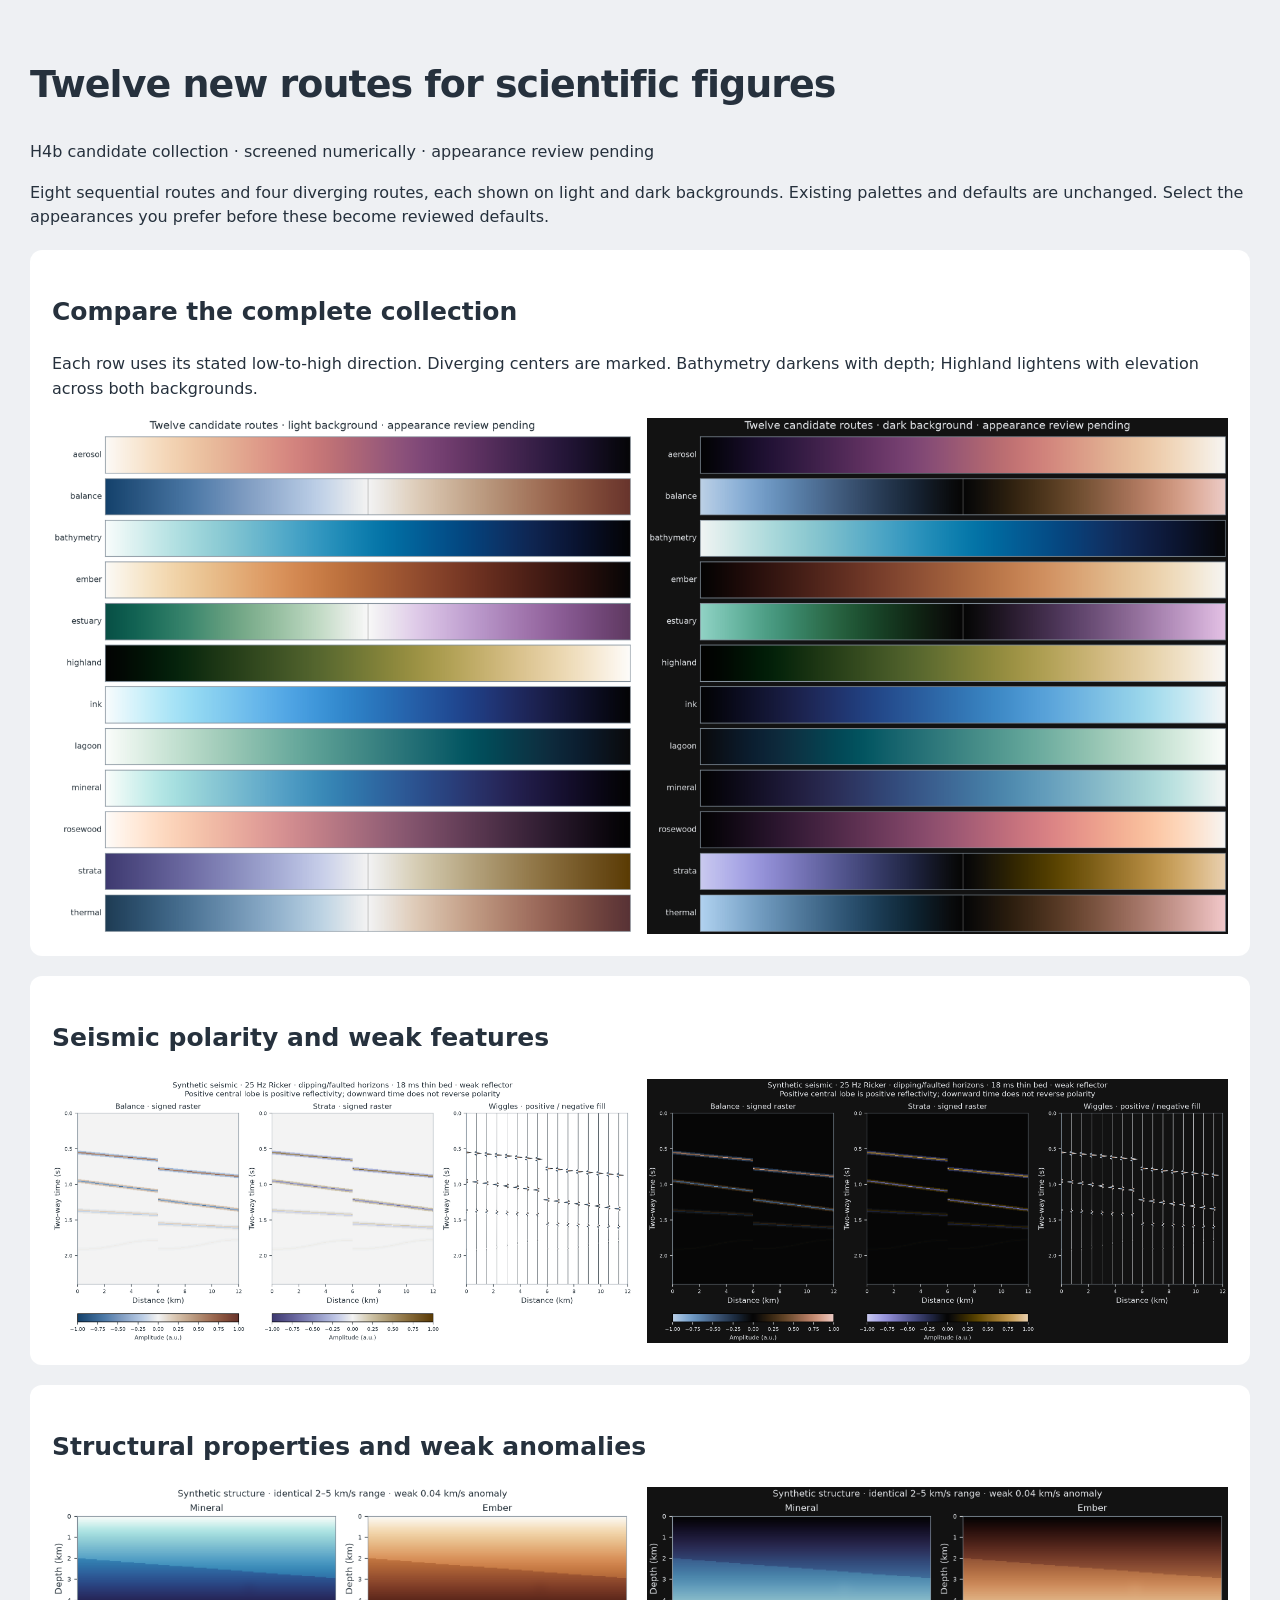
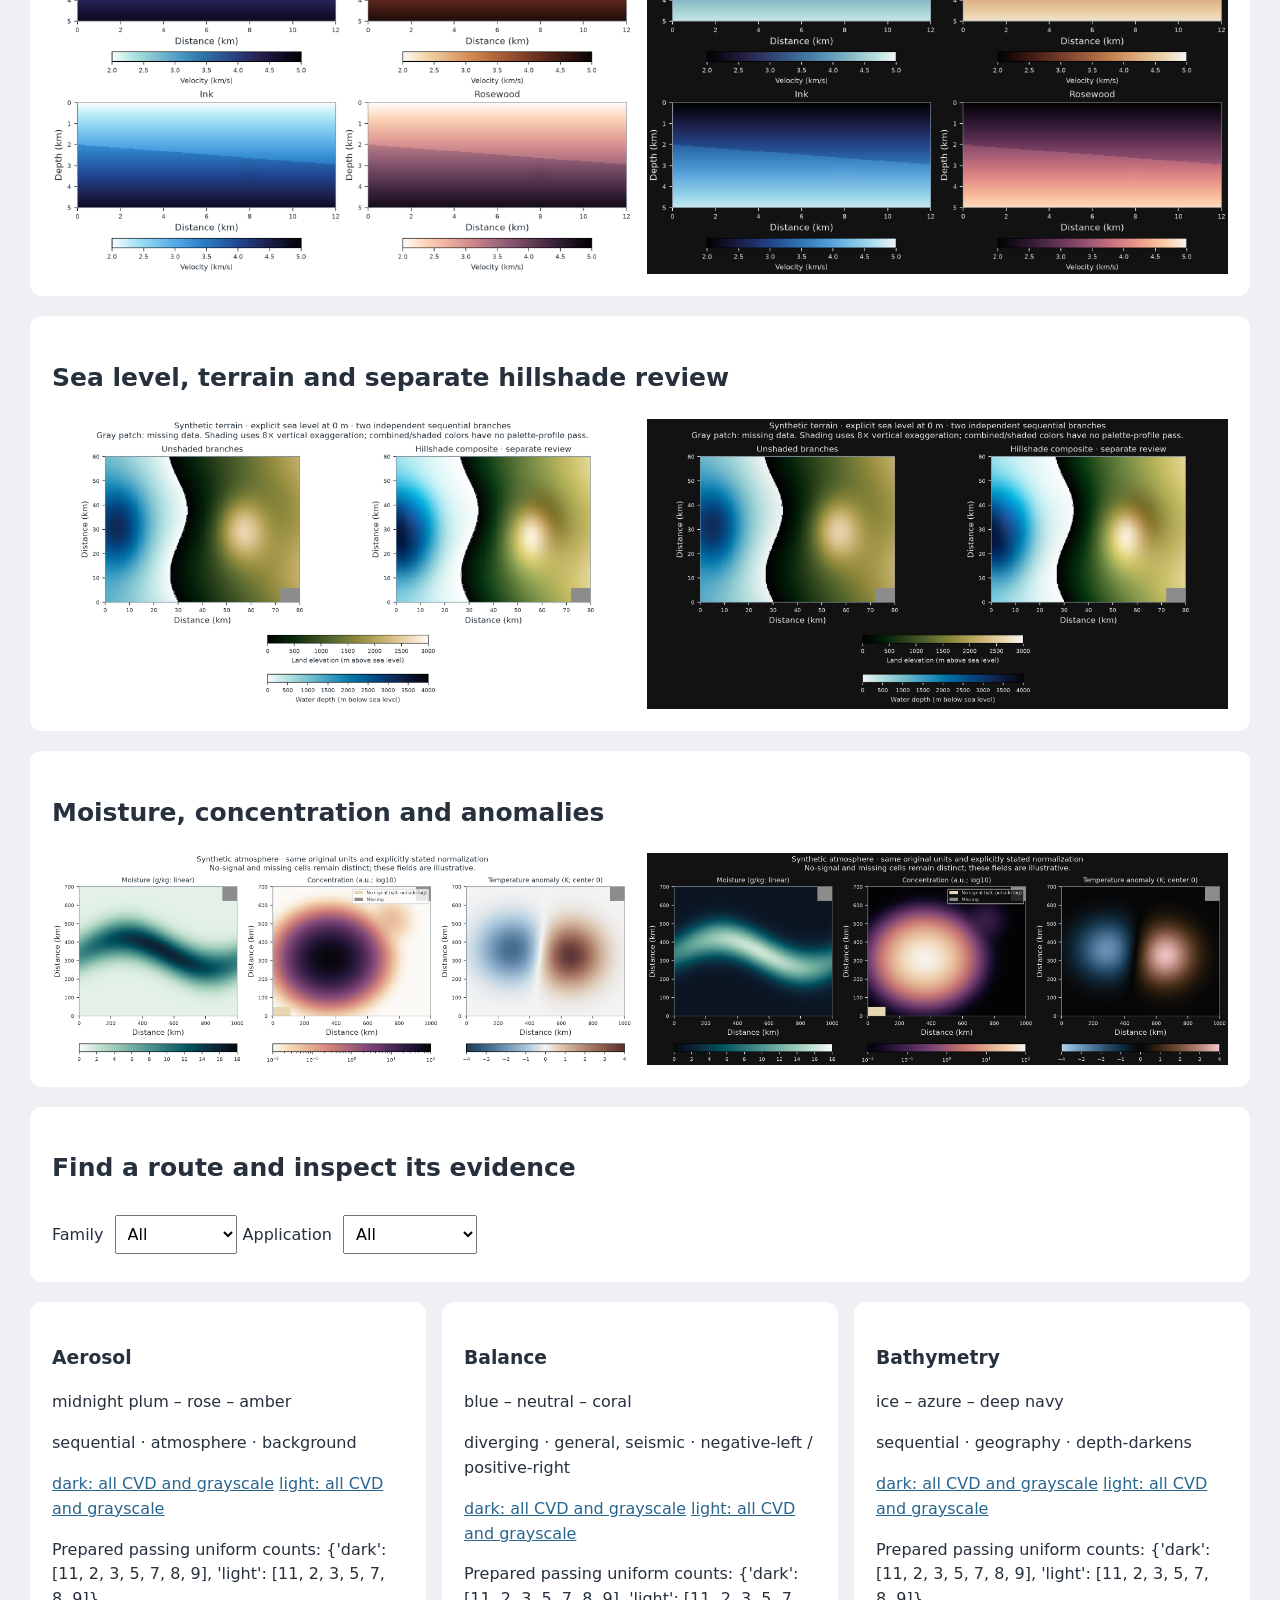
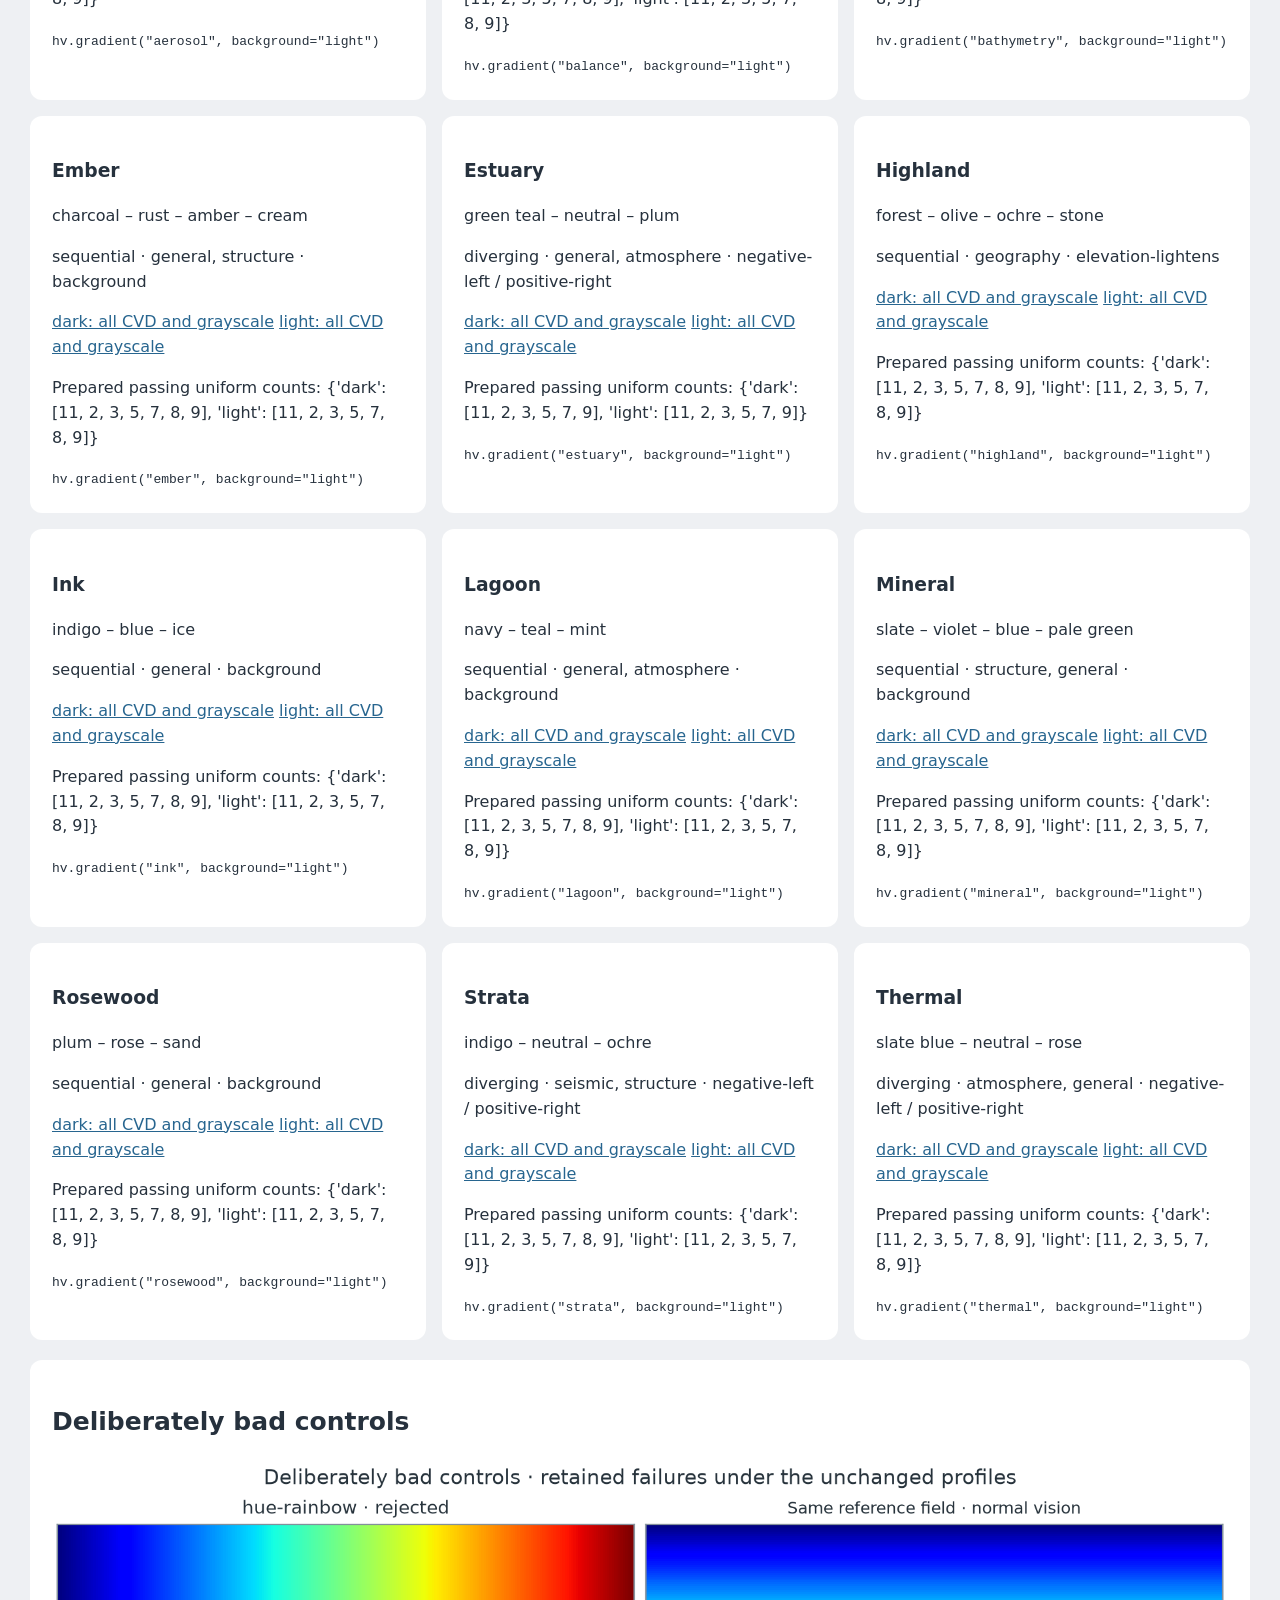
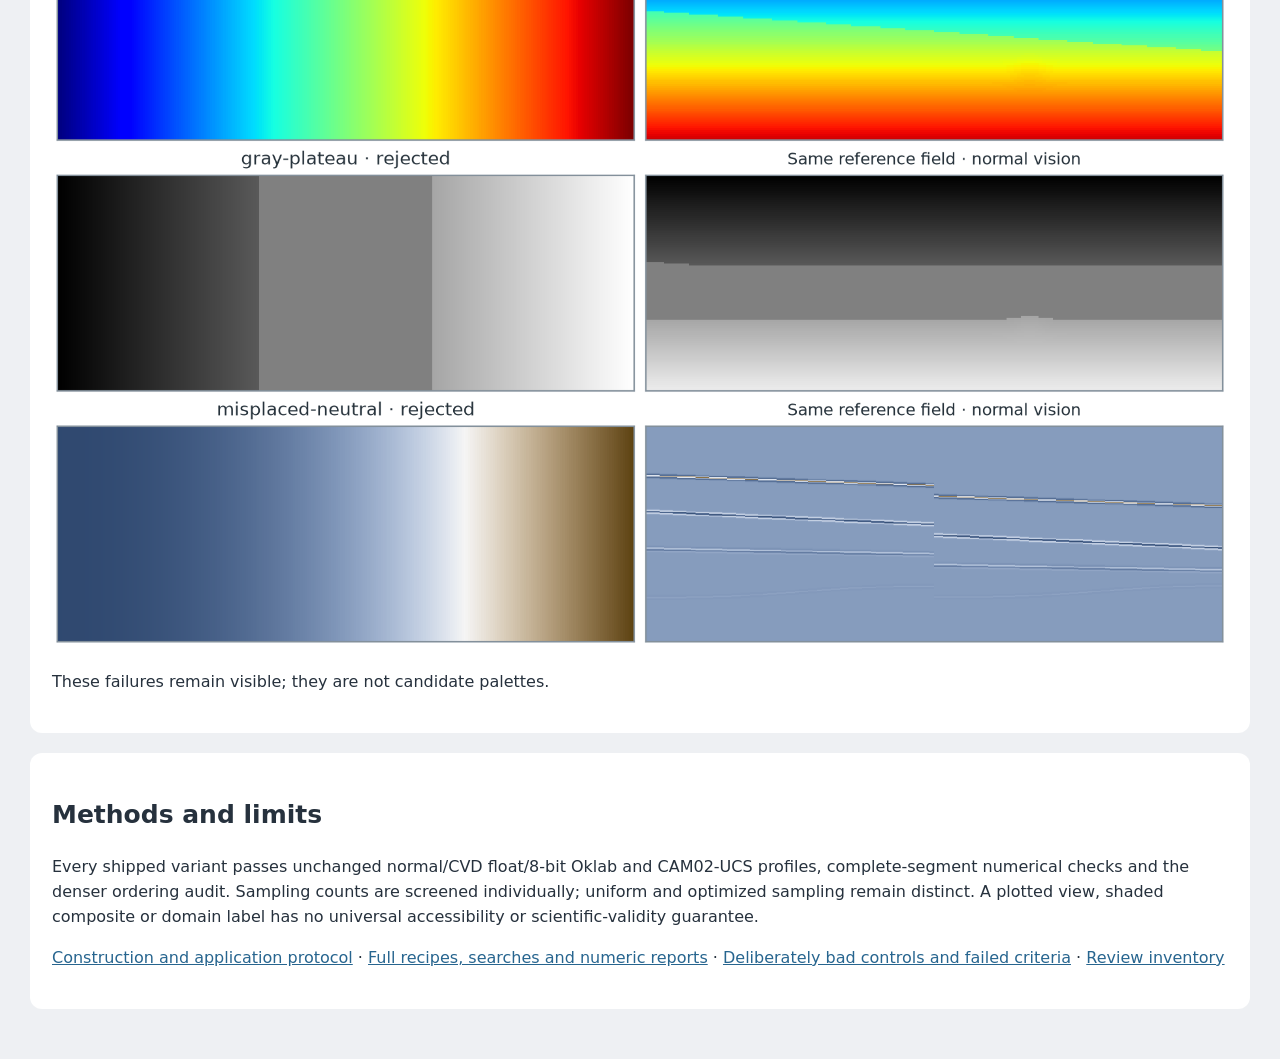
==== research/collection-v1/index.html @ 04f011b3 "Implement H4b named gradient collection and scientific application gallery" ====
<!doctype html><html lang="en"><meta charset="utf-8"><meta name="viewport" content="width=device-width,initial-scale=1"><title>Huevat · gradient collection</title><style>body{font:16px/1.55 system-ui;background:#eef0f3;color:#26313d;margin:auto;max-width:1350px;padding:30px}h1{font-size:38px;letter-spacing:-1px}h2{font-size:25px}section,article{background:white;padding:22px;border-radius:12px;margin:20px 0}img{max-width:100%;height:auto}.pair{display:grid;grid-template-columns:1fr 1fr;gap:14px}.cards{display:grid;grid-template-columns:repeat(auto-fit,minmax(330px,1fr));gap:16px}article{margin:0;overflow-wrap:anywhere}a{color:#27658f}select{font:inherit;padding:8px;margin:6px}code{font-size:13px}@media(max-width:850px){.pair{grid-template-columns:1fr}}</style><h1>Twelve new routes for scientific figures</h1><p>H4b candidate collection · screened numerically · appearance review pending</p><p>Eight sequential routes and four diverging routes, each shown on light and dark backgrounds. Existing palettes and defaults are unchanged. Select the appearances you prefer before these become reviewed defaults.</p><section><h2>Compare the complete collection</h2><p>Each row uses its stated low-to-high direction. Diverging centers are marked. Bathymetry darkens with depth; Highland lightens with elevation across both backgrounds.</p><div class="pair"><img src="overview-light.png" alt="All twelve routes, light background"><img src="overview-dark.png" alt="All twelve routes, dark background"></div></section><section><h2>Seismic polarity and weak features</h2><div class="pair"><img src="seismic-light.png" alt="Seismic polarity and weak features, light background" loading="lazy"><img src="seismic-dark.png" alt="Seismic polarity and weak features, dark background" loading="lazy"></div></section><section><h2>Structural properties and weak anomalies</h2><div class="pair"><img src="structure-light.png" alt="Structural properties and weak anomalies, light background" loading="lazy"><img src="structure-dark.png" alt="Structural properties and weak anomalies, dark background" loading="lazy"></div></section><section><h2>Sea level, terrain and separate hillshade review</h2><div class="pair"><img src="terrain-light.png" alt="Sea level, terrain and separate hillshade review, light background" loading="lazy"><img src="terrain-dark.png" alt="Sea level, terrain and separate hillshade review, dark background" loading="lazy"></div></section><section><h2>Moisture, concentration and anomalies</h2><div class="pair"><img src="atmosphere-light.png" alt="Moisture, concentration and anomalies, light background" loading="lazy"><img src="atmosphere-dark.png" alt="Moisture, concentration and anomalies, dark background" loading="lazy"></div></section><section><h2>Find a route and inspect its evidence</h2><label>Family <select id="family"><option value="">All</option><option>sequential</option><option>diverging</option></select></label><label>Application <select id="domain"><option value="">All</option><option>general</option><option>seismic</option><option>structure</option><option>geography</option><option>atmosphere</option></select></label></section><div class="cards"><article data-family="sequential" data-domains="atmosphere"><h3>Aerosol</h3><p>midnight plum – rose – amber</p><p>sequential · atmosphere · background</p><p><a href="aerosol-dark-conditions.png">dark: all CVD and grayscale</a> <a href="aerosol-light-conditions.png">light: all CVD and grayscale</a> </p><p>Prepared passing uniform counts: {'dark': [11, 2, 3, 5, 7, 8, 9], 'light': [11, 2, 3, 5, 7, 8, 9]}</p><code>hv.gradient("aerosol", background="light")</code></article><article data-family="diverging" data-domains="general seismic"><h3>Balance</h3><p>blue – neutral – coral</p><p>diverging · general, seismic · negative-left / positive-right</p><p><a href="balance-dark-conditions.png">dark: all CVD and grayscale</a> <a href="balance-light-conditions.png">light: all CVD and grayscale</a> </p><p>Prepared passing uniform counts: {'dark': [11, 2, 3, 5, 7, 8, 9], 'light': [11, 2, 3, 5, 7, 8, 9]}</p><code>hv.gradient("balance", background="light")</code></article><article data-family="sequential" data-domains="geography"><h3>Bathymetry</h3><p>ice – azure – deep navy</p><p>sequential · geography · depth-darkens</p><p><a href="bathymetry-dark-conditions.png">dark: all CVD and grayscale</a> <a href="bathymetry-light-conditions.png">light: all CVD and grayscale</a> </p><p>Prepared passing uniform counts: {'dark': [11, 2, 3, 5, 7, 8, 9], 'light': [11, 2, 3, 5, 7, 8, 9]}</p><code>hv.gradient("bathymetry", background="light")</code></article><article data-family="sequential" data-domains="general structure"><h3>Ember</h3><p>charcoal – rust – amber – cream</p><p>sequential · general, structure · background</p><p><a href="ember-dark-conditions.png">dark: all CVD and grayscale</a> <a href="ember-light-conditions.png">light: all CVD and grayscale</a> </p><p>Prepared passing uniform counts: {'dark': [11, 2, 3, 5, 7, 8, 9], 'light': [11, 2, 3, 5, 7, 8, 9]}</p><code>hv.gradient("ember", background="light")</code></article><article data-family="diverging" data-domains="general atmosphere"><h3>Estuary</h3><p>green teal – neutral – plum</p><p>diverging · general, atmosphere · negative-left / positive-right</p><p><a href="estuary-dark-conditions.png">dark: all CVD and grayscale</a> <a href="estuary-light-conditions.png">light: all CVD and grayscale</a> </p><p>Prepared passing uniform counts: {'dark': [11, 2, 3, 5, 7, 9], 'light': [11, 2, 3, 5, 7, 9]}</p><code>hv.gradient("estuary", background="light")</code></article><article data-family="sequential" data-domains="geography"><h3>Highland</h3><p>forest – olive – ochre – stone</p><p>sequential · geography · elevation-lightens</p><p><a href="highland-dark-conditions.png">dark: all CVD and grayscale</a> <a href="highland-light-conditions.png">light: all CVD and grayscale</a> </p><p>Prepared passing uniform counts: {'dark': [11, 2, 3, 5, 7, 8, 9], 'light': [11, 2, 3, 5, 7, 8, 9]}</p><code>hv.gradient("highland", background="light")</code></article><article data-family="sequential" data-domains="general"><h3>Ink</h3><p>indigo – blue – ice</p><p>sequential · general · background</p><p><a href="ink-dark-conditions.png">dark: all CVD and grayscale</a> <a href="ink-light-conditions.png">light: all CVD and grayscale</a> </p><p>Prepared passing uniform counts: {'dark': [11, 2, 3, 5, 7, 8, 9], 'light': [11, 2, 3, 5, 7, 8, 9]}</p><code>hv.gradient("ink", background="light")</code></article><article data-family="sequential" data-domains="general atmosphere"><h3>Lagoon</h3><p>navy – teal – mint</p><p>sequential · general, atmosphere · background</p><p><a href="lagoon-dark-conditions.png">dark: all CVD and grayscale</a> <a href="lagoon-light-conditions.png">light: all CVD and grayscale</a> </p><p>Prepared passing uniform counts: {'dark': [11, 2, 3, 5, 7, 8, 9], 'light': [11, 2, 3, 5, 7, 8, 9]}</p><code>hv.gradient("lagoon", background="light")</code></article><article data-family="sequential" data-domains="structure general"><h3>Mineral</h3><p>slate – violet – blue – pale green</p><p>sequential · structure, general · background</p><p><a href="mineral-dark-conditions.png">dark: all CVD and grayscale</a> <a href="mineral-light-conditions.png">light: all CVD and grayscale</a> </p><p>Prepared passing uniform counts: {'dark': [11, 2, 3, 5, 7, 8, 9], 'light': [11, 2, 3, 5, 7, 8, 9]}</p><code>hv.gradient("mineral", background="light")</code></article><article data-family="sequential" data-domains="general"><h3>Rosewood</h3><p>plum – rose – sand</p><p>sequential · general · background</p><p><a href="rosewood-dark-conditions.png">dark: all CVD and grayscale</a> <a href="rosewood-light-conditions.png">light: all CVD and grayscale</a> </p><p>Prepared passing uniform counts: {'dark': [11, 2, 3, 5, 7, 8, 9], 'light': [11, 2, 3, 5, 7, 8, 9]}</p><code>hv.gradient("rosewood", background="light")</code></article><article data-family="diverging" data-domains="seismic structure"><h3>Strata</h3><p>indigo – neutral – ochre</p><p>diverging · seismic, structure · negative-left / positive-right</p><p><a href="strata-dark-conditions.png">dark: all CVD and grayscale</a> <a href="strata-light-conditions.png">light: all CVD and grayscale</a> </p><p>Prepared passing uniform counts: {'dark': [11, 2, 3, 5, 7, 8, 9], 'light': [11, 2, 3, 5, 7, 9]}</p><code>hv.gradient("strata", background="light")</code></article><article data-family="diverging" data-domains="atmosphere general"><h3>Thermal</h3><p>slate blue – neutral – rose</p><p>diverging · atmosphere, general · negative-left / positive-right</p><p><a href="thermal-dark-conditions.png">dark: all CVD and grayscale</a> <a href="thermal-light-conditions.png">light: all CVD and grayscale</a> </p><p>Prepared passing uniform counts: {'dark': [11, 2, 3, 5, 7, 8, 9], 'light': [11, 2, 3, 5, 7, 8, 9]}</p><code>hv.gradient("thermal", background="light")</code></article></div><section><h2>Deliberately bad controls</h2><img src="negative-controls.png" alt="Three rejected negative controls" loading="lazy"><p>These failures remain visible; they are not candidate palettes.</p></section><section><h2>Methods and limits</h2><p>Every shipped variant passes unchanged normal/CVD float/8-bit Oklab and CAM02-UCS profiles, complete-segment numerical checks and the denser ordering audit. Sampling counts are screened individually; uniform and optimized sampling remain distinct. A plotted view, shaded composite or domain label has no universal accessibility or scientific-validity guarantee.</p><p><a href="../../docs/METHODS_H4B.md">Construction and application protocol</a> · <a href="../../src/huevat/data/collection-v1.json">Full recipes, searches and numeric reports</a> · <a href="negative-controls.json">Deliberately bad controls and failed criteria</a> · <a href="review.json">Review inventory</a></p></section><script>function filter(){const f=document.getElementById('family').value,d=document.getElementById('domain').value;document.querySelectorAll('article').forEach(a=>a.hidden=Boolean((f&&a.dataset.family!==f)||(d&&!a.dataset.domains.split(' ').includes(d))))}document.querySelectorAll('select').forEach(s=>s.addEventListener('change',filter));</script></html>
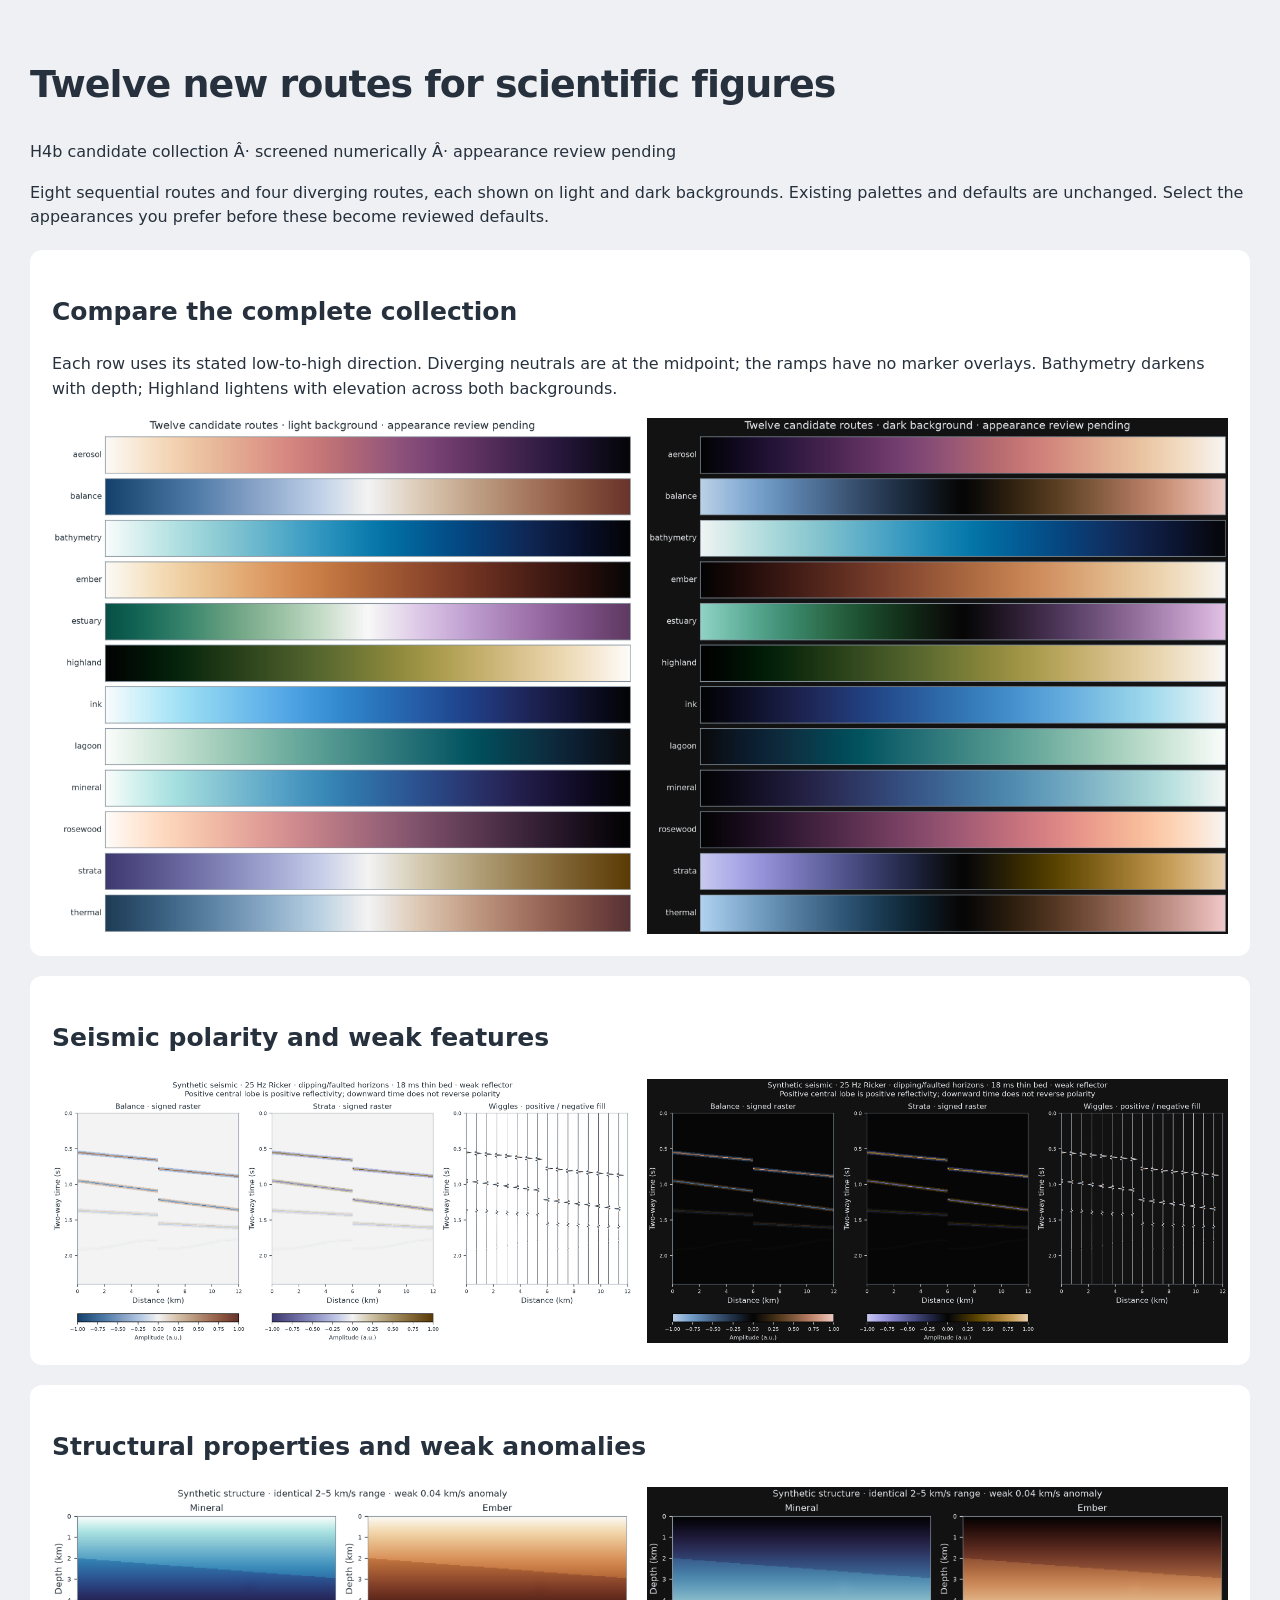
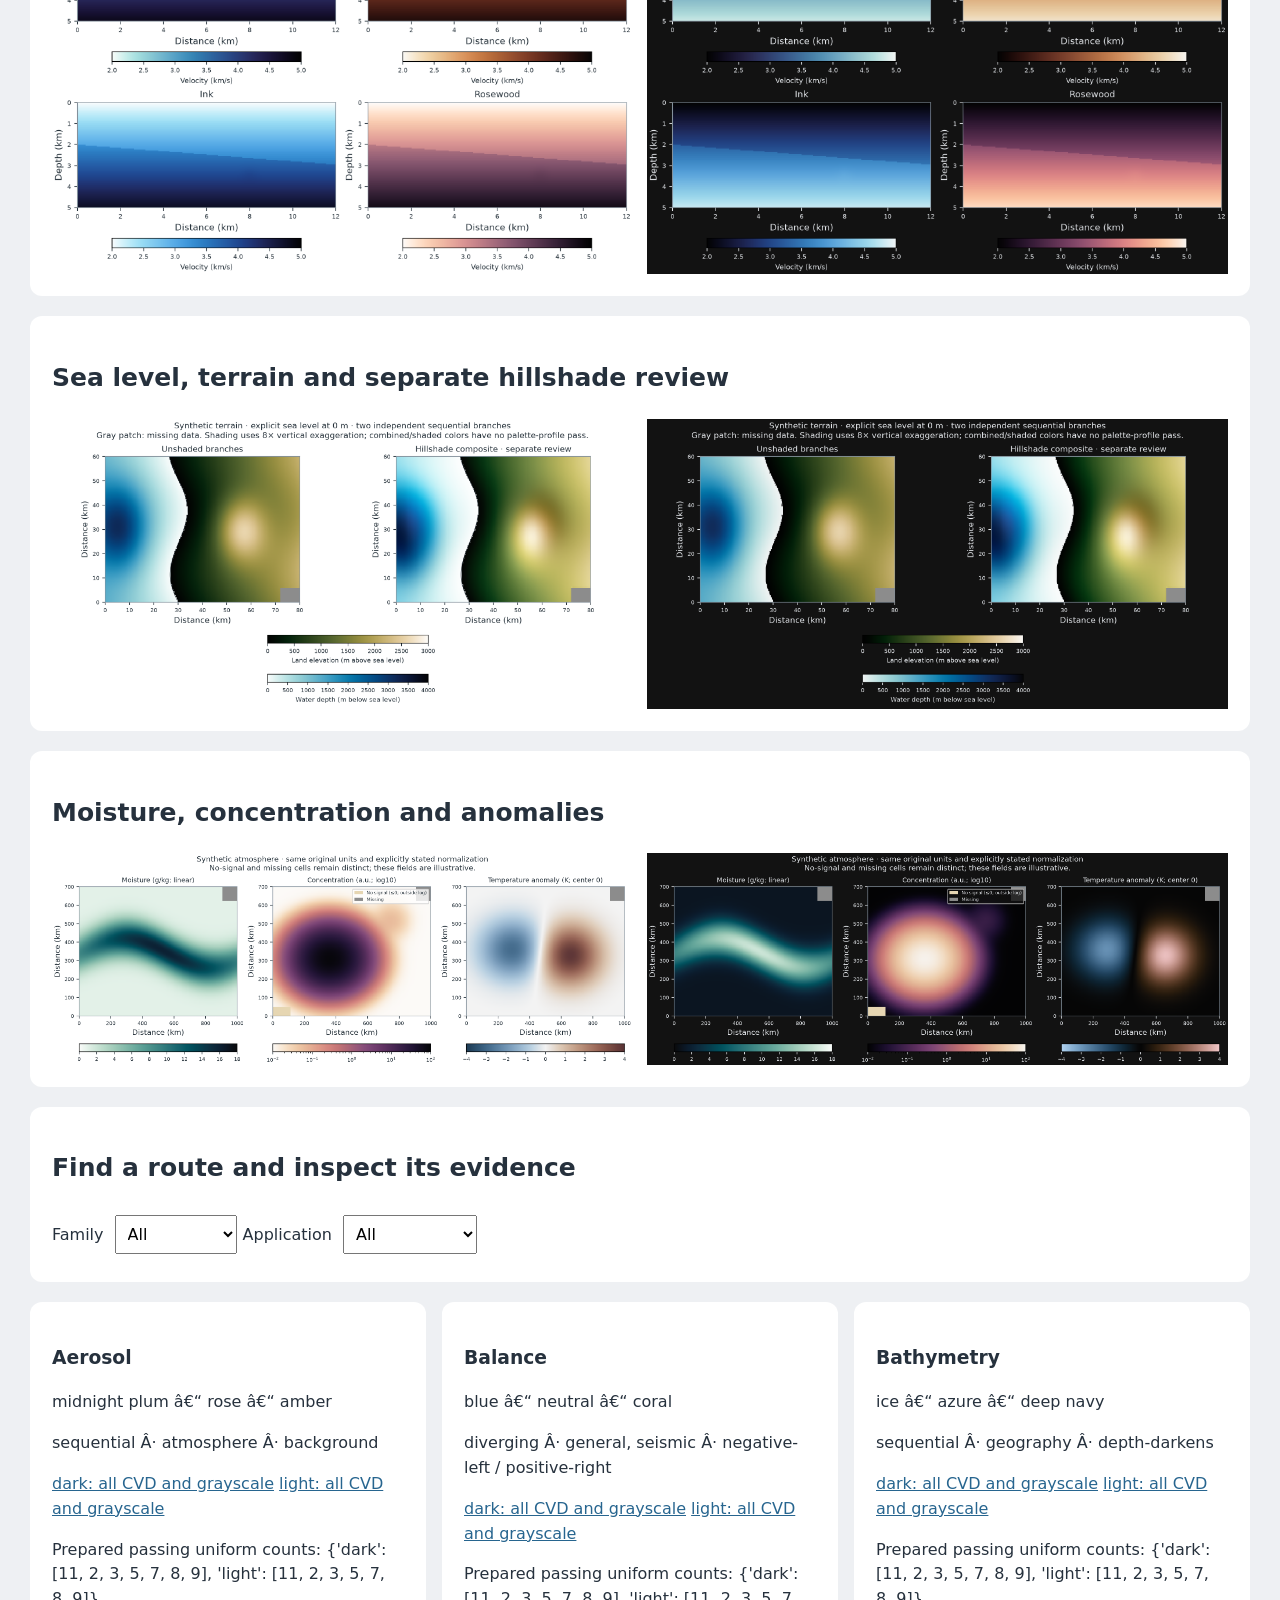
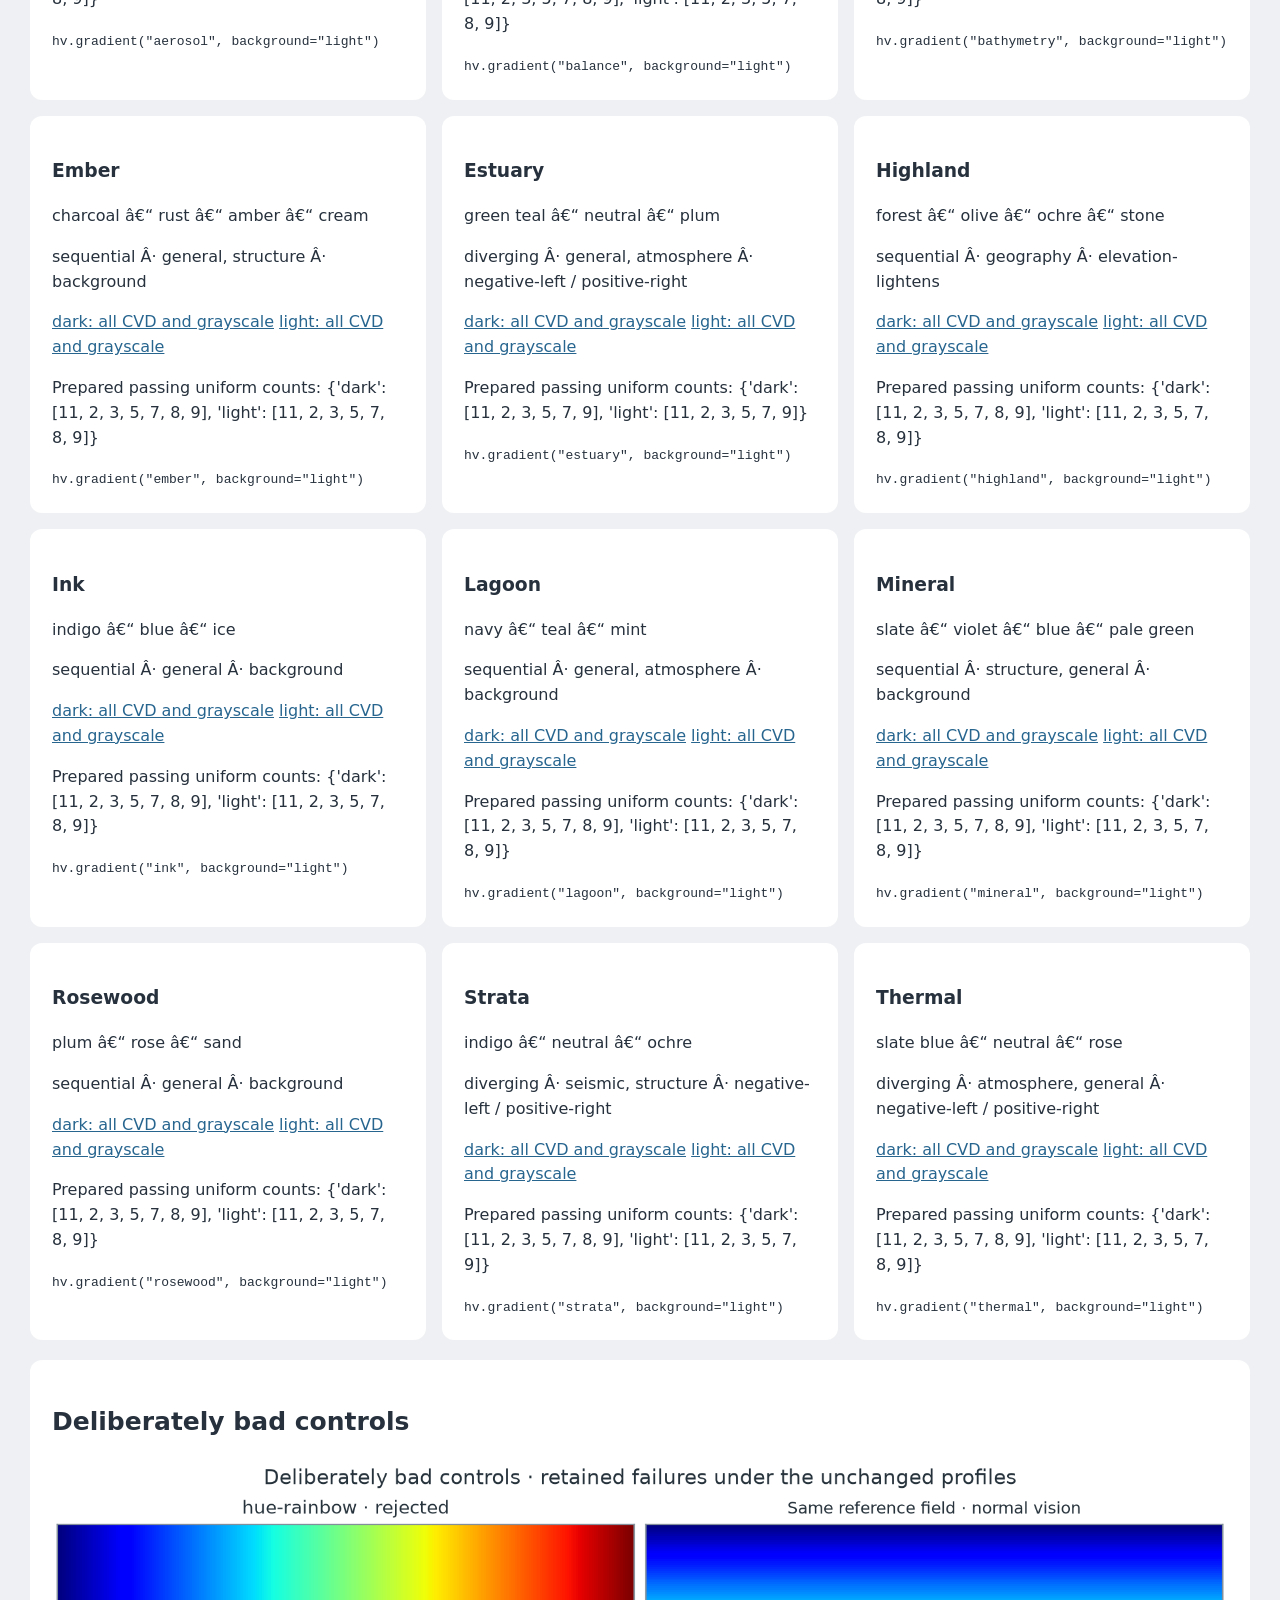
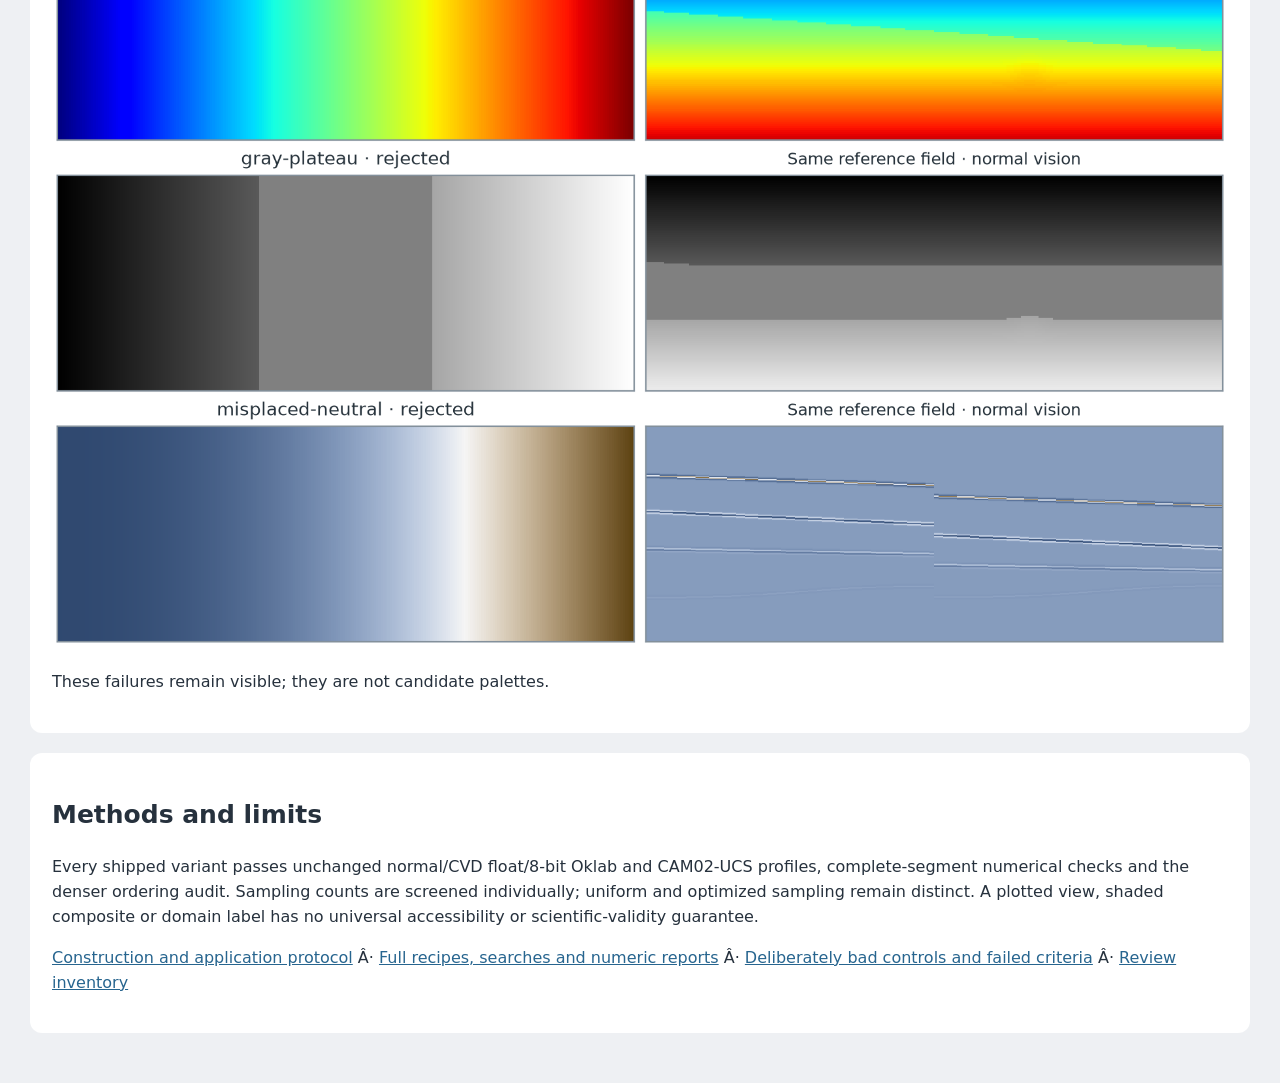
==== commit 182ae0e4: "Remove preview center overlays, trim development artifacts and reuse immutable runtime views" ====
--- a/research/collection-v1/index.html
+++ b/research/collection-v1/index.html
@@ -1 +1 @@
-<!doctype html><html lang="en"><meta charset="utf-8"><meta name="viewport" content="width=device-width,initial-scale=1"><title>Huevat · gradient collection</title><style>body{font:16px/1.55 system-ui;background:#eef0f3;color:#26313d;margin:auto;max-width:1350px;padding:30px}h1{font-size:38px;letter-spacing:-1px}h2{font-size:25px}section,article{background:white;padding:22px;border-radius:12px;margin:20px 0}img{max-width:100%;height:auto}.pair{display:grid;grid-template-columns:1fr 1fr;gap:14px}.cards{display:grid;grid-template-columns:repeat(auto-fit,minmax(330px,1fr));gap:16px}article{margin:0;overflow-wrap:anywhere}a{color:#27658f}select{font:inherit;padding:8px;margin:6px}code{font-size:13px}@media(max-width:850px){.pair{grid-template-columns:1fr}}</style><h1>Twelve new routes for scientific figures</h1><p>H4b candidate collection · screened numerically · appearance review pending</p><p>Eight sequential routes and four diverging routes, each shown on light and dark backgrounds. Existing palettes and defaults are unchanged. Select the appearances you prefer before these become reviewed defaults.</p><section><h2>Compare the complete collection</h2><p>Each row uses its stated low-to-high direction. Diverging centers are marked. Bathymetry darkens with depth; Highland lightens with elevation across both backgrounds.</p><div class="pair"><img src="overview-light.png" alt="All twelve routes, light background"><img src="overview-dark.png" alt="All twelve routes, dark background"></div></section><section><h2>Seismic polarity and weak features</h2><div class="pair"><img src="seismic-light.png" alt="Seismic polarity and weak features, light background" loading="lazy"><img src="seismic-dark.png" alt="Seismic polarity and weak features, dark background" loading="lazy"></div></section><section><h2>Structural properties and weak anomalies</h2><div class="pair"><img src="structure-light.png" alt="Structural properties and weak anomalies, light background" loading="lazy"><img src="structure-dark.png" alt="Structural properties and weak anomalies, dark background" loading="lazy"></div></section><section><h2>Sea level, terrain and separate hillshade review</h2><div class="pair"><img src="terrain-light.png" alt="Sea level, terrain and separate hillshade review, light background" loading="lazy"><img src="terrain-dark.png" alt="Sea level, terrain and separate hillshade review, dark background" loading="lazy"></div></section><section><h2>Moisture, concentration and anomalies</h2><div class="pair"><img src="atmosphere-light.png" alt="Moisture, concentration and anomalies, light background" loading="lazy"><img src="atmosphere-dark.png" alt="Moisture, concentration and anomalies, dark background" loading="lazy"></div></section><section><h2>Find a route and inspect its evidence</h2><label>Family <select id="family"><option value="">All</option><option>sequential</option><option>diverging</option></select></label><label>Application <select id="domain"><option value="">All</option><option>general</option><option>seismic</option><option>structure</option><option>geography</option><option>atmosphere</option></select></label></section><div class="cards"><article data-family="sequential" data-domains="atmosphere"><h3>Aerosol</h3><p>midnight plum – rose – amber</p><p>sequential · atmosphere · background</p><p><a href="aerosol-dark-conditions.png">dark: all CVD and grayscale</a> <a href="aerosol-light-conditions.png">light: all CVD and grayscale</a> </p><p>Prepared passing uniform counts: {'dark': [11, 2, 3, 5, 7, 8, 9], 'light': [11, 2, 3, 5, 7, 8, 9]}</p><code>hv.gradient("aerosol", background="light")</code></article><article data-family="diverging" data-domains="general seismic"><h3>Balance</h3><p>blue – neutral – coral</p><p>diverging · general, seismic · negative-left / positive-right</p><p><a href="balance-dark-conditions.png">dark: all CVD and grayscale</a> <a href="balance-light-conditions.png">light: all CVD and grayscale</a> </p><p>Prepared passing uniform counts: {'dark': [11, 2, 3, 5, 7, 8, 9], 'light': [11, 2, 3, 5, 7, 8, 9]}</p><code>hv.gradient("balance", background="light")</code></article><article data-family="sequential" data-domains="geography"><h3>Bathymetry</h3><p>ice – azure – deep navy</p><p>sequential · geography · depth-darkens</p><p><a href="bathymetry-dark-conditions.png">dark: all CVD and grayscale</a> <a href="bathymetry-light-conditions.png">light: all CVD and grayscale</a> </p><p>Prepared passing uniform counts: {'dark': [11, 2, 3, 5, 7, 8, 9], 'light': [11, 2, 3, 5, 7, 8, 9]}</p><code>hv.gradient("bathymetry", background="light")</code></article><article data-family="sequential" data-domains="general structure"><h3>Ember</h3><p>charcoal – rust – amber – cream</p><p>sequential · general, structure · background</p><p><a href="ember-dark-conditions.png">dark: all CVD and grayscale</a> <a href="ember-light-conditions.png">light: all CVD and grayscale</a> </p><p>Prepared passing uniform counts: {'dark': [11, 2, 3, 5, 7, 8, 9], 'light': [11, 2, 3, 5, 7, 8, 9]}</p><code>hv.gradient("ember", background="light")</code></article><article data-family="diverging" data-domains="general atmosphere"><h3>Estuary</h3><p>green teal – neutral – plum</p><p>diverging · general, atmosphere · negative-left / positive-right</p><p><a href="estuary-dark-conditions.png">dark: all CVD and grayscale</a> <a href="estuary-light-conditions.png">light: all CVD and grayscale</a> </p><p>Prepared passing uniform counts: {'dark': [11, 2, 3, 5, 7, 9], 'light': [11, 2, 3, 5, 7, 9]}</p><code>hv.gradient("estuary", background="light")</code></article><article data-family="sequential" data-domains="geography"><h3>Highland</h3><p>forest – olive – ochre – stone</p><p>sequential · geography · elevation-lightens</p><p><a href="highland-dark-conditions.png">dark: all CVD and grayscale</a> <a href="highland-light-conditions.png">light: all CVD and grayscale</a> </p><p>Prepared passing uniform counts: {'dark': [11, 2, 3, 5, 7, 8, 9], 'light': [11, 2, 3, 5, 7, 8, 9]}</p><code>hv.gradient("highland", background="light")</code></article><article data-family="sequential" data-domains="general"><h3>Ink</h3><p>indigo – blue – ice</p><p>sequential · general · background</p><p><a href="ink-dark-conditions.png">dark: all CVD and grayscale</a> <a href="ink-light-conditions.png">light: all CVD and grayscale</a> </p><p>Prepared passing uniform counts: {'dark': [11, 2, 3, 5, 7, 8, 9], 'light': [11, 2, 3, 5, 7, 8, 9]}</p><code>hv.gradient("ink", background="light")</code></article><article data-family="sequential" data-domains="general atmosphere"><h3>Lagoon</h3><p>navy – teal – mint</p><p>sequential · general, atmosphere · background</p><p><a href="lagoon-dark-conditions.png">dark: all CVD and grayscale</a> <a href="lagoon-light-conditions.png">light: all CVD and grayscale</a> </p><p>Prepared passing uniform counts: {'dark': [11, 2, 3, 5, 7, 8, 9], 'light': [11, 2, 3, 5, 7, 8, 9]}</p><code>hv.gradient("lagoon", background="light")</code></article><article data-family="sequential" data-domains="structure general"><h3>Mineral</h3><p>slate – violet – blue – pale green</p><p>sequential · structure, general · background</p><p><a href="mineral-dark-conditions.png">dark: all CVD and grayscale</a> <a href="mineral-light-conditions.png">light: all CVD and grayscale</a> </p><p>Prepared passing uniform counts: {'dark': [11, 2, 3, 5, 7, 8, 9], 'light': [11, 2, 3, 5, 7, 8, 9]}</p><code>hv.gradient("mineral", background="light")</code></article><article data-family="sequential" data-domains="general"><h3>Rosewood</h3><p>plum – rose – sand</p><p>sequential · general · background</p><p><a href="rosewood-dark-conditions.png">dark: all CVD and grayscale</a> <a href="rosewood-light-conditions.png">light: all CVD and grayscale</a> </p><p>Prepared passing uniform counts: {'dark': [11, 2, 3, 5, 7, 8, 9], 'light': [11, 2, 3, 5, 7, 8, 9]}</p><code>hv.gradient("rosewood", background="light")</code></article><article data-family="diverging" data-domains="seismic structure"><h3>Strata</h3><p>indigo – neutral – ochre</p><p>diverging · seismic, structure · negative-left / positive-right</p><p><a href="strata-dark-conditions.png">dark: all CVD and grayscale</a> <a href="strata-light-conditions.png">light: all CVD and grayscale</a> </p><p>Prepared passing uniform counts: {'dark': [11, 2, 3, 5, 7, 8, 9], 'light': [11, 2, 3, 5, 7, 9]}</p><code>hv.gradient("strata", background="light")</code></article><article data-family="diverging" data-domains="atmosphere general"><h3>Thermal</h3><p>slate blue – neutral – rose</p><p>diverging · atmosphere, general · negative-left / positive-right</p><p><a href="thermal-dark-conditions.png">dark: all CVD and grayscale</a> <a href="thermal-light-conditions.png">light: all CVD and grayscale</a> </p><p>Prepared passing uniform counts: {'dark': [11, 2, 3, 5, 7, 8, 9], 'light': [11, 2, 3, 5, 7, 8, 9]}</p><code>hv.gradient("thermal", background="light")</code></article></div><section><h2>Deliberately bad controls</h2><img src="negative-controls.png" alt="Three rejected negative controls" loading="lazy"><p>These failures remain visible; they are not candidate palettes.</p></section><section><h2>Methods and limits</h2><p>Every shipped variant passes unchanged normal/CVD float/8-bit Oklab and CAM02-UCS profiles, complete-segment numerical checks and the denser ordering audit. Sampling counts are screened individually; uniform and optimized sampling remain distinct. A plotted view, shaded composite or domain label has no universal accessibility or scientific-validity guarantee.</p><p><a href="../../docs/METHODS_H4B.md">Construction and application protocol</a> · <a href="../../src/huevat/data/collection-v1.json">Full recipes, searches and numeric reports</a> · <a href="negative-controls.json">Deliberately bad controls and failed criteria</a> · <a href="review.json">Review inventory</a></p></section><script>function filter(){const f=document.getElementById('family').value,d=document.getElementById('domain').value;document.querySelectorAll('article').forEach(a=>a.hidden=Boolean((f&&a.dataset.family!==f)||(d&&!a.dataset.domains.split(' ').includes(d))))}document.querySelectorAll('select').forEach(s=>s.addEventListener('change',filter));</script></html>+<!doctype html><html lang="en"><meta charset="utf-8"><meta name="viewport" content="width=device-width,initial-scale=1"><title>Huevat Â· gradient collection</title><style>body{font:16px/1.55 system-ui;background:#eef0f3;color:#26313d;margin:auto;max-width:1350px;padding:30px}h1{font-size:38px;letter-spacing:-1px}h2{font-size:25px}section,article{background:white;padding:22px;border-radius:12px;margin:20px 0}img{max-width:100%;height:auto}.pair{display:grid;grid-template-columns:1fr 1fr;gap:14px}.cards{display:grid;grid-template-columns:repeat(auto-fit,minmax(330px,1fr));gap:16px}article{margin:0;overflow-wrap:anywhere}a{color:#27658f}select{font:inherit;padding:8px;margin:6px}code{font-size:13px}@media(max-width:850px){.pair{grid-template-columns:1fr}}</style><h1>Twelve new routes for scientific figures</h1><p>H4b candidate collection Â· screened numerically Â· appearance review pending</p><p>Eight sequential routes and four diverging routes, each shown on light and dark backgrounds. Existing palettes and defaults are unchanged. Select the appearances you prefer before these become reviewed defaults.</p><section><h2>Compare the complete collection</h2><p>Each row uses its stated low-to-high direction. Diverging neutrals are at the midpoint; the ramps have no marker overlays. Bathymetry darkens with depth; Highland lightens with elevation across both backgrounds.</p><div class="pair"><img src="overview-light.png" alt="All twelve routes, light background"><img src="overview-dark.png" alt="All twelve routes, dark background"></div></section><section><h2>Seismic polarity and weak features</h2><div class="pair"><img src="seismic-light.png" alt="Seismic polarity and weak features, light background" loading="lazy"><img src="seismic-dark.png" alt="Seismic polarity and weak features, dark background" loading="lazy"></div></section><section><h2>Structural properties and weak anomalies</h2><div class="pair"><img src="structure-light.png" alt="Structural properties and weak anomalies, light background" loading="lazy"><img src="structure-dark.png" alt="Structural properties and weak anomalies, dark background" loading="lazy"></div></section><section><h2>Sea level, terrain and separate hillshade review</h2><div class="pair"><img src="terrain-light.png" alt="Sea level, terrain and separate hillshade review, light background" loading="lazy"><img src="terrain-dark.png" alt="Sea level, terrain and separate hillshade review, dark background" loading="lazy"></div></section><section><h2>Moisture, concentration and anomalies</h2><div class="pair"><img src="atmosphere-light.png" alt="Moisture, concentration and anomalies, light background" loading="lazy"><img src="atmosphere-dark.png" alt="Moisture, concentration and anomalies, dark background" loading="lazy"></div></section><section><h2>Find a route and inspect its evidence</h2><label>Family <select id="family"><option value="">All</option><option>sequential</option><option>diverging</option></select></label><label>Application <select id="domain"><option value="">All</option><option>general</option><option>seismic</option><option>structure</option><option>geography</option><option>atmosphere</option></select></label></section><div class="cards"><article data-family="sequential" data-domains="atmosphere"><h3>Aerosol</h3><p>midnight plum â€“ rose â€“ amber</p><p>sequential Â· atmosphere Â· background</p><p><a href="aerosol-dark-conditions.png">dark: all CVD and grayscale</a> <a href="aerosol-light-conditions.png">light: all CVD and grayscale</a> </p><p>Prepared passing uniform counts: {'dark': [11, 2, 3, 5, 7, 8, 9], 'light': [11, 2, 3, 5, 7, 8, 9]}</p><code>hv.gradient("aerosol", background="light")</code></article><article data-family="diverging" data-domains="general seismic"><h3>Balance</h3><p>blue â€“ neutral â€“ coral</p><p>diverging Â· general, seismic Â· negative-left / positive-right</p><p><a href="balance-dark-conditions.png">dark: all CVD and grayscale</a> <a href="balance-light-conditions.png">light: all CVD and grayscale</a> </p><p>Prepared passing uniform counts: {'dark': [11, 2, 3, 5, 7, 8, 9], 'light': [11, 2, 3, 5, 7, 8, 9]}</p><code>hv.gradient("balance", background="light")</code></article><article data-family="sequential" data-domains="geography"><h3>Bathymetry</h3><p>ice â€“ azure â€“ deep navy</p><p>sequential Â· geography Â· depth-darkens</p><p><a href="bathymetry-dark-conditions.png">dark: all CVD and grayscale</a> <a href="bathymetry-light-conditions.png">light: all CVD and grayscale</a> </p><p>Prepared passing uniform counts: {'dark': [11, 2, 3, 5, 7, 8, 9], 'light': [11, 2, 3, 5, 7, 8, 9]}</p><code>hv.gradient("bathymetry", background="light")</code></article><article data-family="sequential" data-domains="general structure"><h3>Ember</h3><p>charcoal â€“ rust â€“ amber â€“ cream</p><p>sequential Â· general, structure Â· background</p><p><a href="ember-dark-conditions.png">dark: all CVD and grayscale</a> <a href="ember-light-conditions.png">light: all CVD and grayscale</a> </p><p>Prepared passing uniform counts: {'dark': [11, 2, 3, 5, 7, 8, 9], 'light': [11, 2, 3, 5, 7, 8, 9]}</p><code>hv.gradient("ember", background="light")</code></article><article data-family="diverging" data-domains="general atmosphere"><h3>Estuary</h3><p>green teal â€“ neutral â€“ plum</p><p>diverging Â· general, atmosphere Â· negative-left / positive-right</p><p><a href="estuary-dark-conditions.png">dark: all CVD and grayscale</a> <a href="estuary-light-conditions.png">light: all CVD and grayscale</a> </p><p>Prepared passing uniform counts: {'dark': [11, 2, 3, 5, 7, 9], 'light': [11, 2, 3, 5, 7, 9]}</p><code>hv.gradient("estuary", background="light")</code></article><article data-family="sequential" data-domains="geography"><h3>Highland</h3><p>forest â€“ olive â€“ ochre â€“ stone</p><p>sequential Â· geography Â· elevation-lightens</p><p><a href="highland-dark-conditions.png">dark: all CVD and grayscale</a> <a href="highland-light-conditions.png">light: all CVD and grayscale</a> </p><p>Prepared passing uniform counts: {'dark': [11, 2, 3, 5, 7, 8, 9], 'light': [11, 2, 3, 5, 7, 8, 9]}</p><code>hv.gradient("highland", background="light")</code></article><article data-family="sequential" data-domains="general"><h3>Ink</h3><p>indigo â€“ blue â€“ ice</p><p>sequential Â· general Â· background</p><p><a href="ink-dark-conditions.png">dark: all CVD and grayscale</a> <a href="ink-light-conditions.png">light: all CVD and grayscale</a> </p><p>Prepared passing uniform counts: {'dark': [11, 2, 3, 5, 7, 8, 9], 'light': [11, 2, 3, 5, 7, 8, 9]}</p><code>hv.gradient("ink", background="light")</code></article><article data-family="sequential" data-domains="general atmosphere"><h3>Lagoon</h3><p>navy â€“ teal â€“ mint</p><p>sequential Â· general, atmosphere Â· background</p><p><a href="lagoon-dark-conditions.png">dark: all CVD and grayscale</a> <a href="lagoon-light-conditions.png">light: all CVD and grayscale</a> </p><p>Prepared passing uniform counts: {'dark': [11, 2, 3, 5, 7, 8, 9], 'light': [11, 2, 3, 5, 7, 8, 9]}</p><code>hv.gradient("lagoon", background="light")</code></article><article data-family="sequential" data-domains="structure general"><h3>Mineral</h3><p>slate â€“ violet â€“ blue â€“ pale green</p><p>sequential Â· structure, general Â· background</p><p><a href="mineral-dark-conditions.png">dark: all CVD and grayscale</a> <a href="mineral-light-conditions.png">light: all CVD and grayscale</a> </p><p>Prepared passing uniform counts: {'dark': [11, 2, 3, 5, 7, 8, 9], 'light': [11, 2, 3, 5, 7, 8, 9]}</p><code>hv.gradient("mineral", background="light")</code></article><article data-family="sequential" data-domains="general"><h3>Rosewood</h3><p>plum â€“ rose â€“ sand</p><p>sequential Â· general Â· background</p><p><a href="rosewood-dark-conditions.png">dark: all CVD and grayscale</a> <a href="rosewood-light-conditions.png">light: all CVD and grayscale</a> </p><p>Prepared passing uniform counts: {'dark': [11, 2, 3, 5, 7, 8, 9], 'light': [11, 2, 3, 5, 7, 8, 9]}</p><code>hv.gradient("rosewood", background="light")</code></article><article data-family="diverging" data-domains="seismic structure"><h3>Strata</h3><p>indigo â€“ neutral â€“ ochre</p><p>diverging Â· seismic, structure Â· negative-left / positive-right</p><p><a href="strata-dark-conditions.png">dark: all CVD and grayscale</a> <a href="strata-light-conditions.png">light: all CVD and grayscale</a> </p><p>Prepared passing uniform counts: {'dark': [11, 2, 3, 5, 7, 8, 9], 'light': [11, 2, 3, 5, 7, 9]}</p><code>hv.gradient("strata", background="light")</code></article><article data-family="diverging" data-domains="atmosphere general"><h3>Thermal</h3><p>slate blue â€“ neutral â€“ rose</p><p>diverging Â· atmosphere, general Â· negative-left / positive-right</p><p><a href="thermal-dark-conditions.png">dark: all CVD and grayscale</a> <a href="thermal-light-conditions.png">light: all CVD and grayscale</a> </p><p>Prepared passing uniform counts: {'dark': [11, 2, 3, 5, 7, 8, 9], 'light': [11, 2, 3, 5, 7, 8, 9]}</p><code>hv.gradient("thermal", background="light")</code></article></div><section><h2>Deliberately bad controls</h2><img src="negative-controls.png" alt="Three rejected negative controls" loading="lazy"><p>These failures remain visible; they are not candidate palettes.</p></section><section><h2>Methods and limits</h2><p>Every shipped variant passes unchanged normal/CVD float/8-bit Oklab and CAM02-UCS profiles, complete-segment numerical checks and the denser ordering audit. Sampling counts are screened individually; uniform and optimized sampling remain distinct. A plotted view, shaded composite or domain label has no universal accessibility or scientific-validity guarantee.</p><p><a href="../../docs/METHODS_H4B.md">Construction and application protocol</a> Â· <a href="../../src/huevat/data/collection-v1.json">Full recipes, searches and numeric reports</a> Â· <a href="negative-controls.json">Deliberately bad controls and failed criteria</a> Â· <a href="review.json">Review inventory</a></p></section><script>function filter(){const f=document.getElementById('family').value,d=document.getElementById('domain').value;document.querySelectorAll('article').forEach(a=>a.hidden=Boolean((f&&a.dataset.family!==f)||(d&&!a.dataset.domains.split(' ').includes(d))))}document.querySelectorAll('select').forEach(s=>s.addEventListener('change',filter));</script></html>
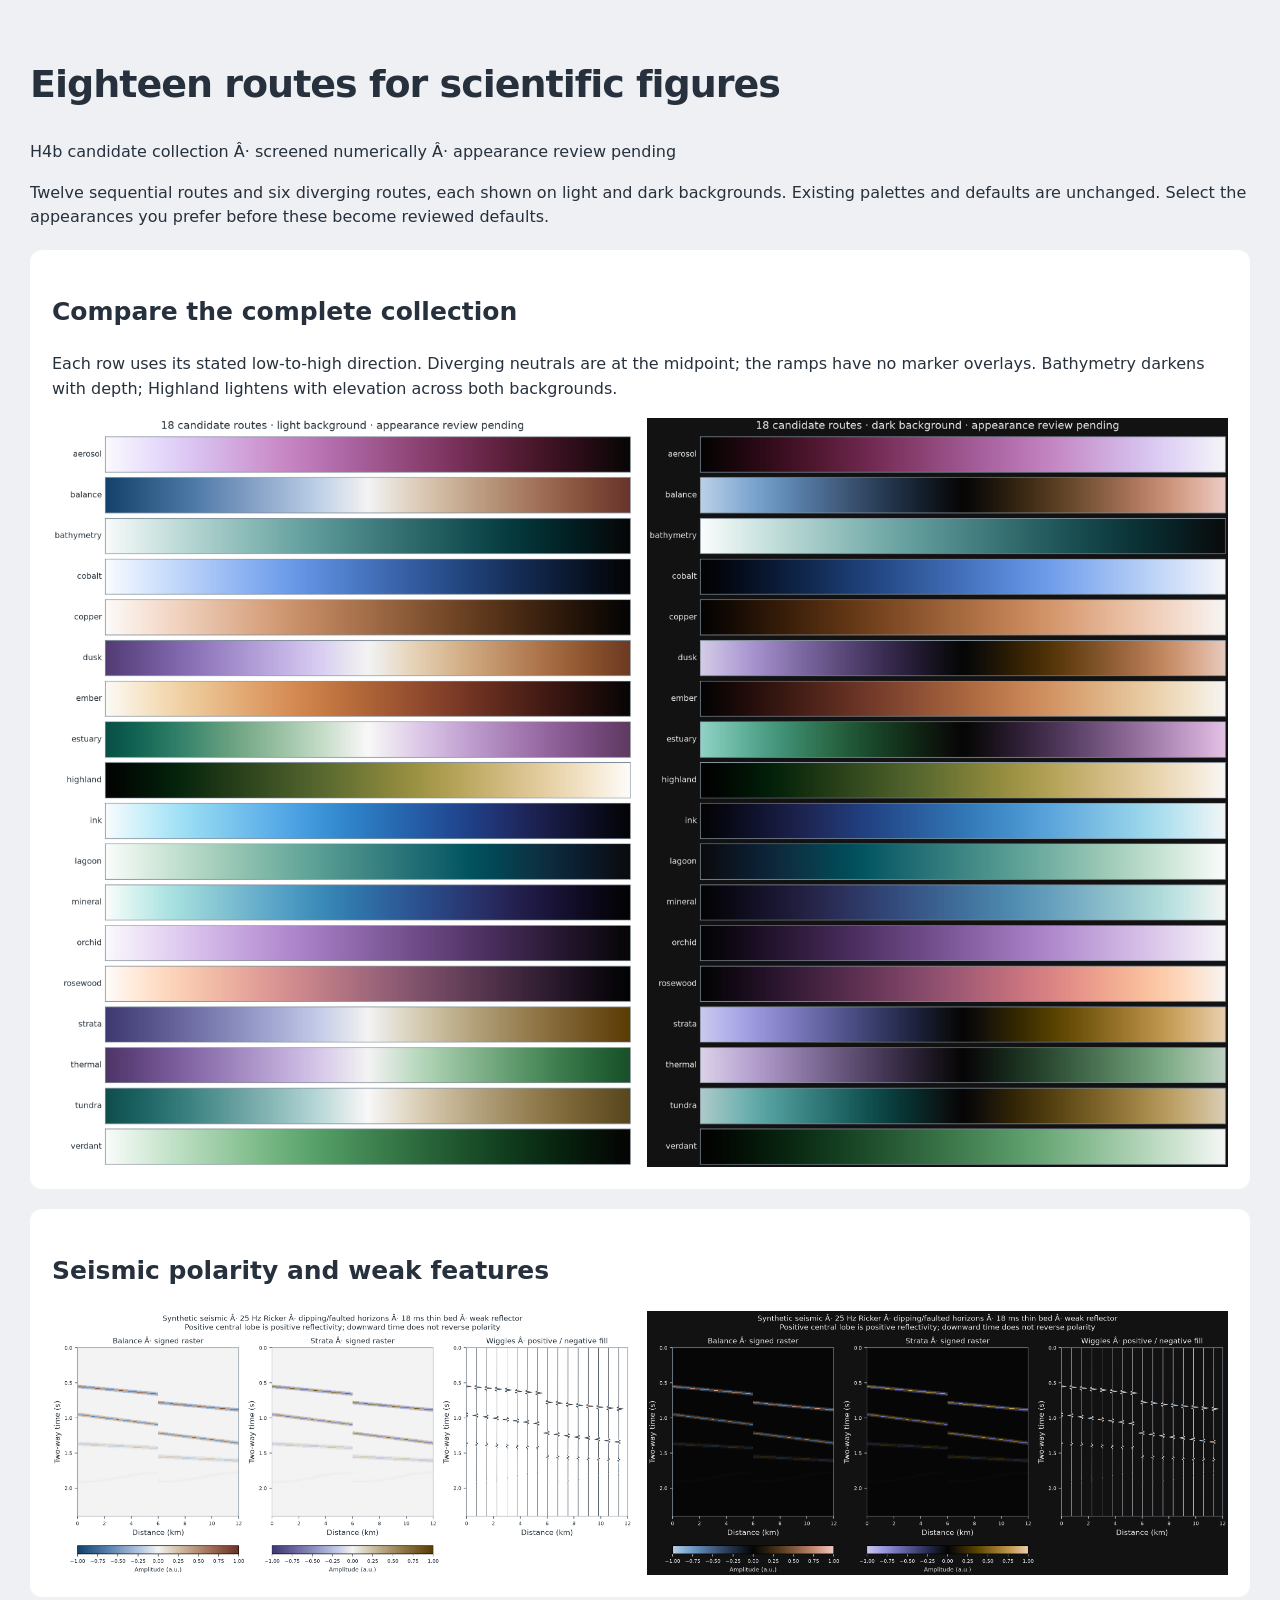
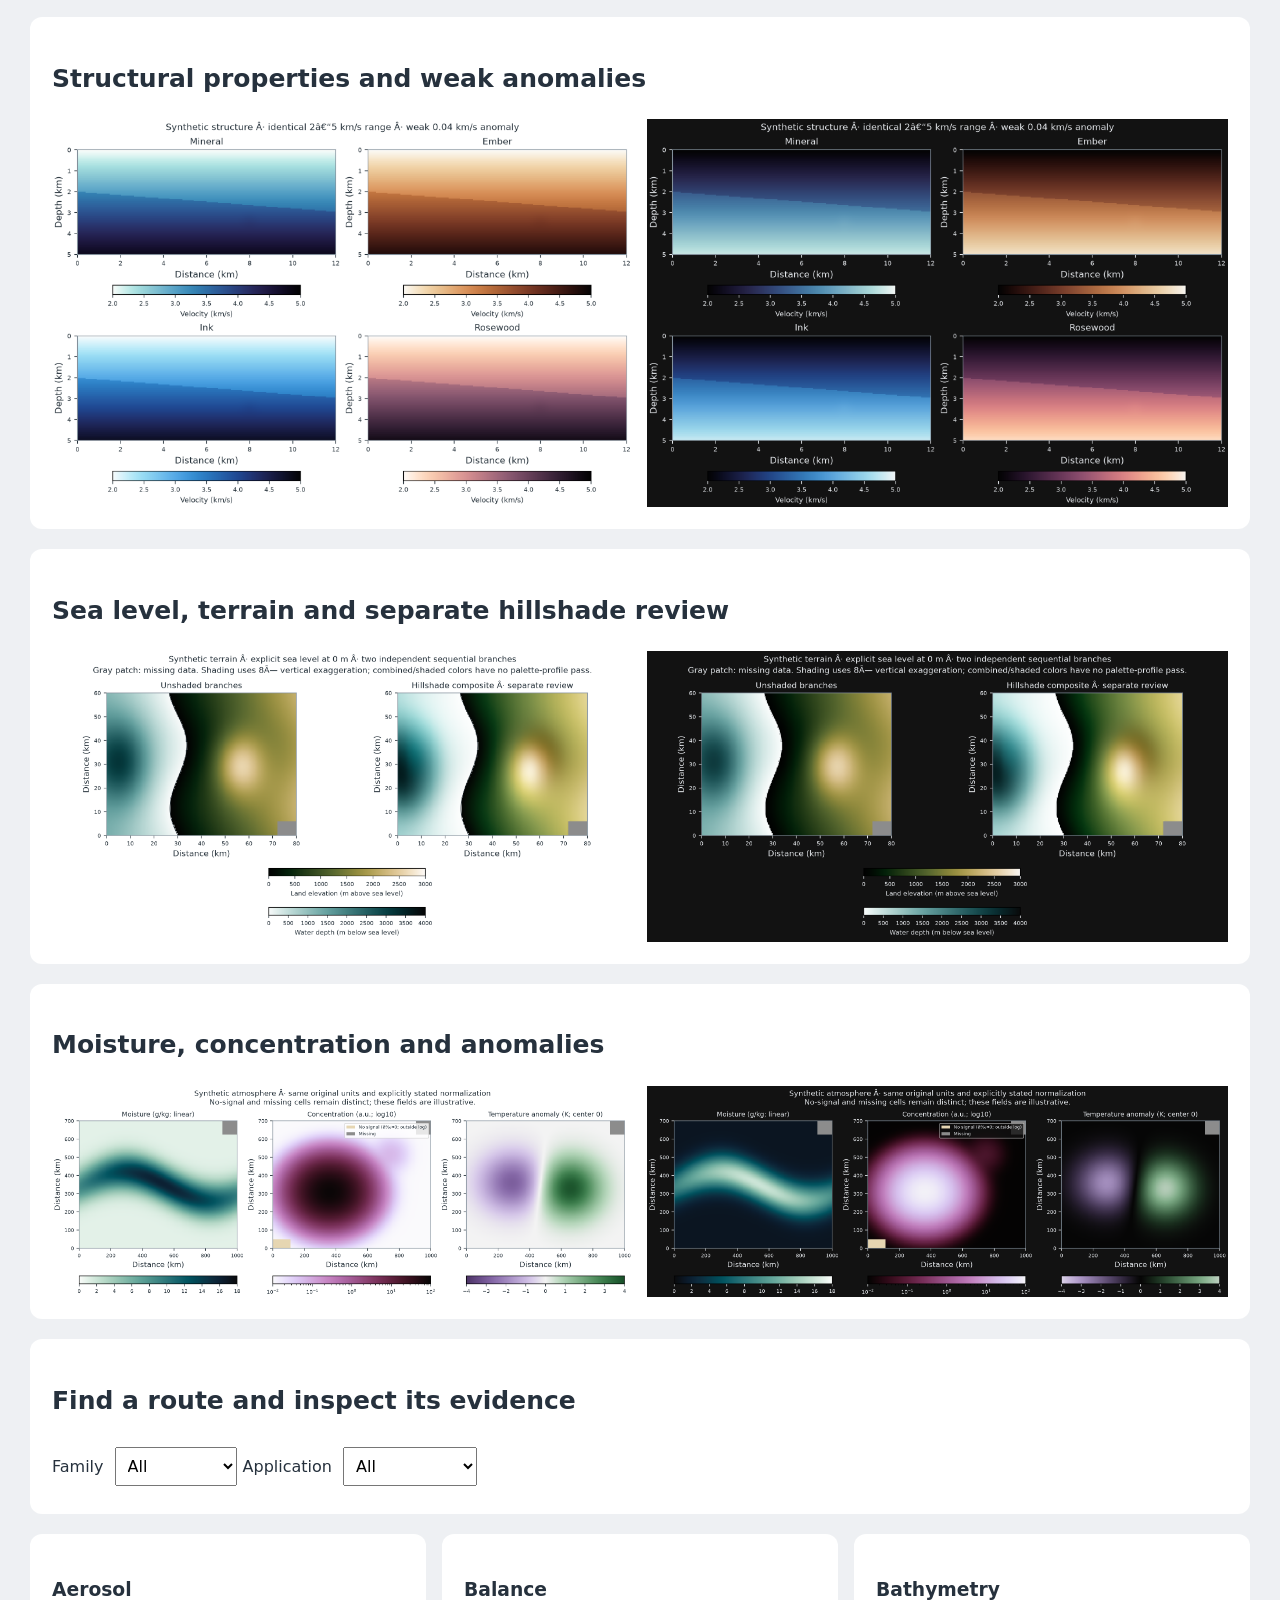
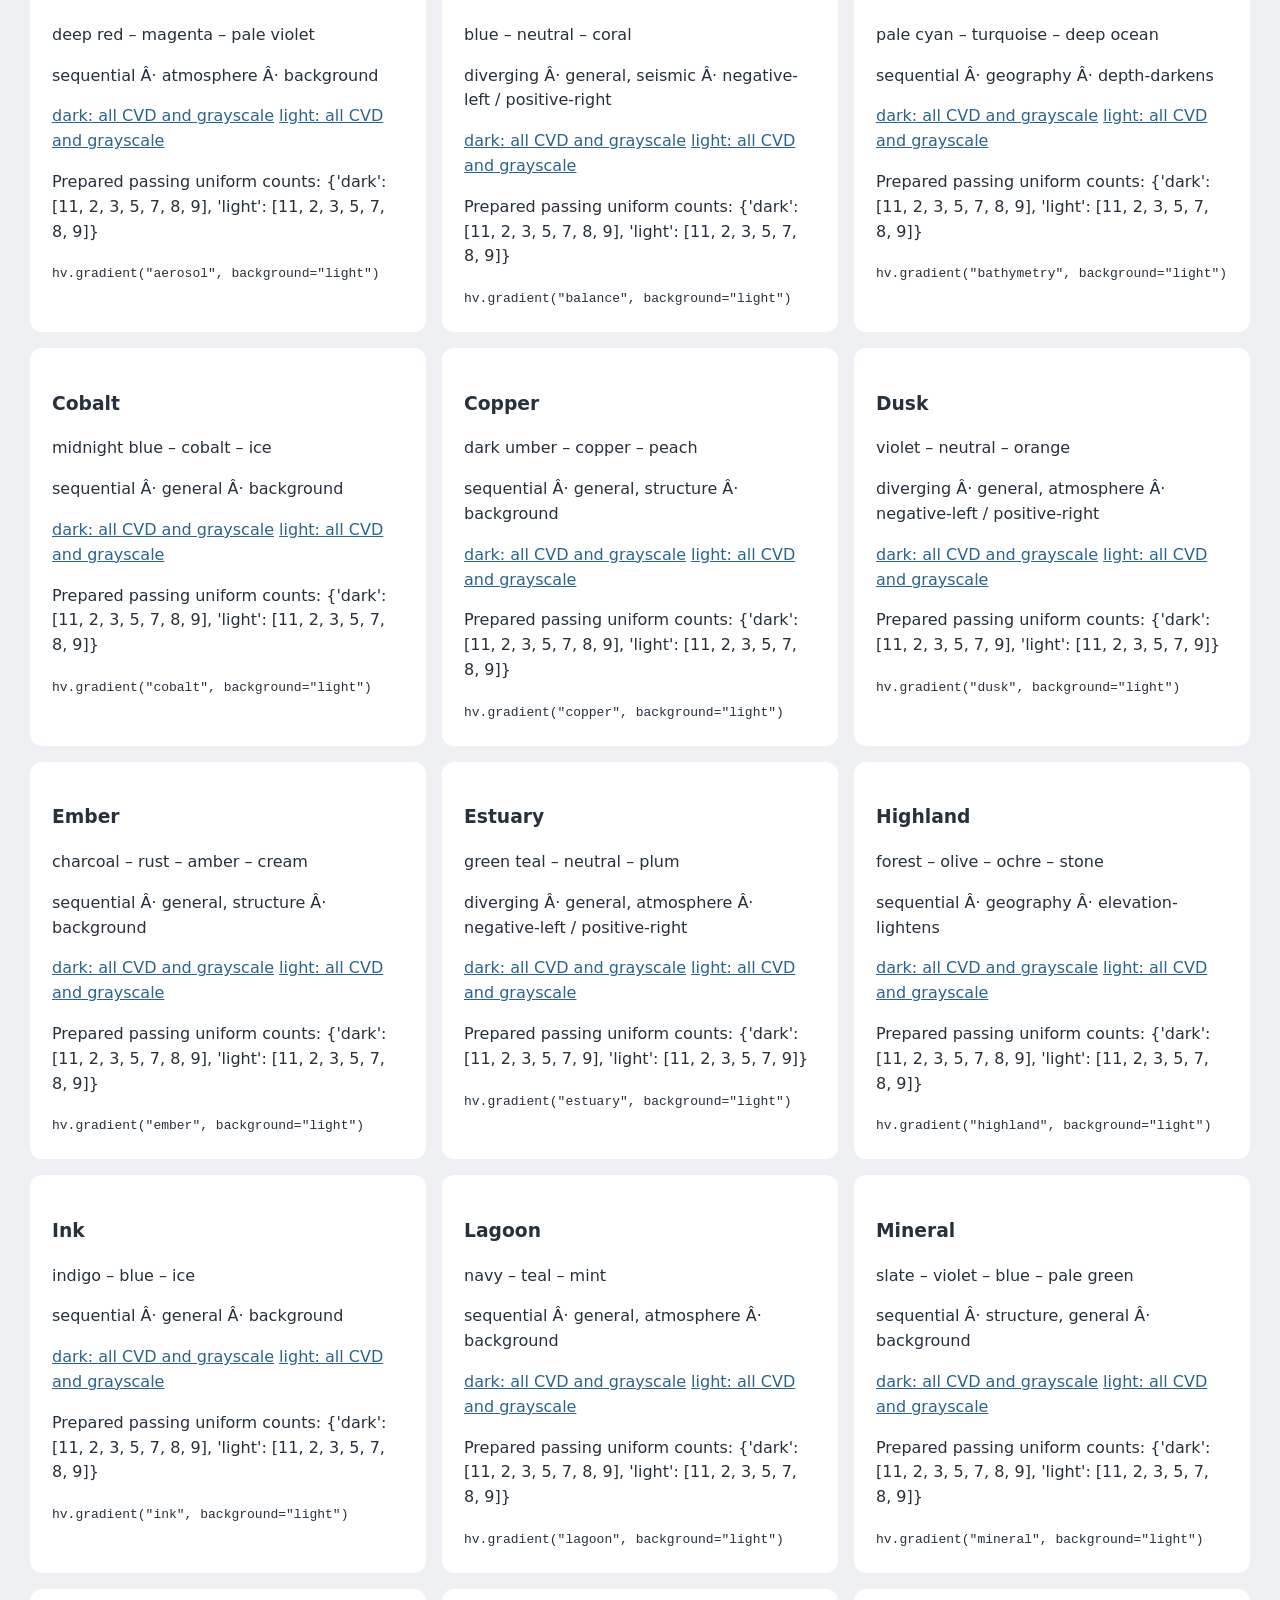
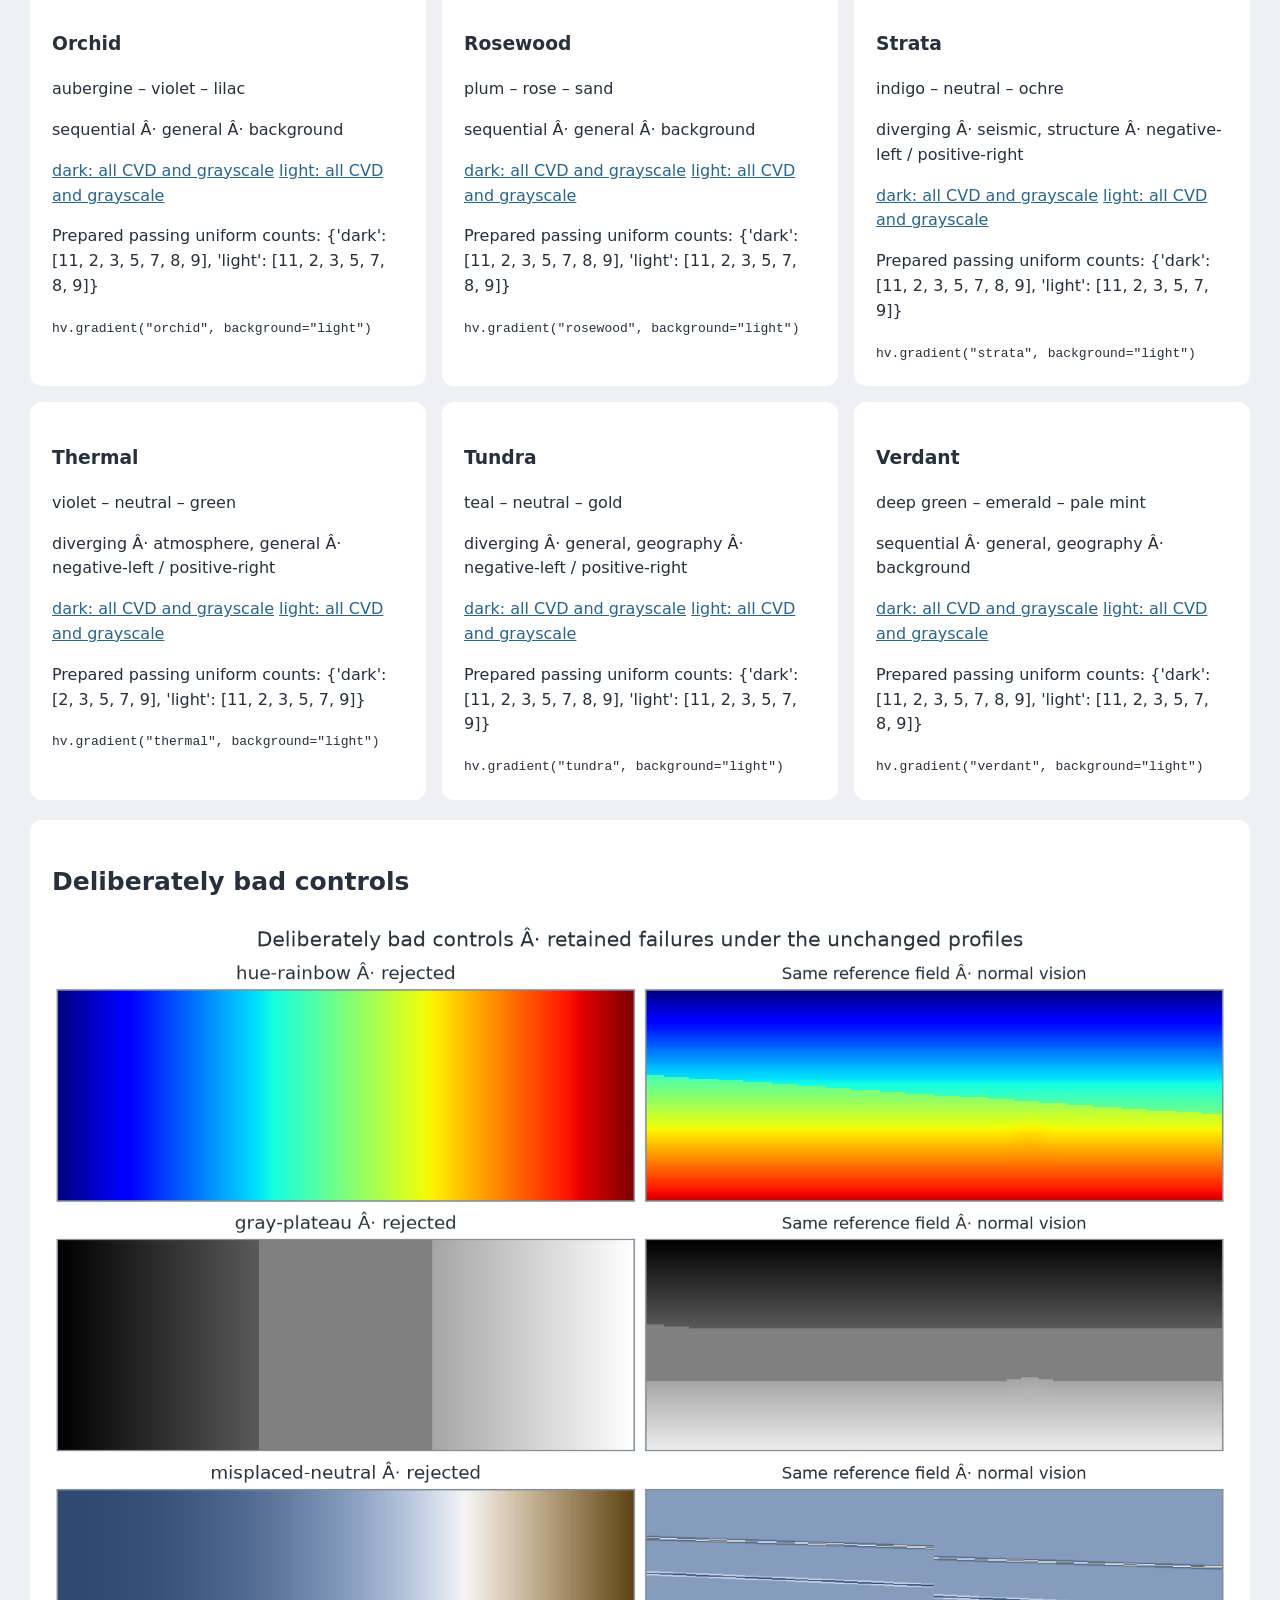
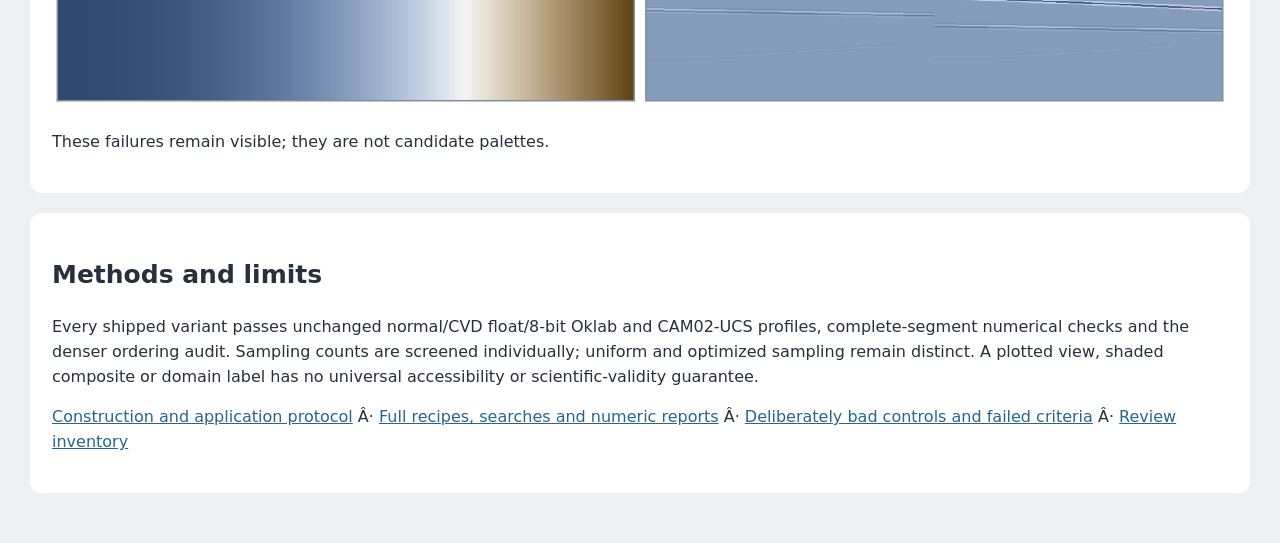
==== commit 93b70920: "Expand gradient collection and document distribution readiness" ====
--- a/research/collection-v1/index.html
+++ b/research/collection-v1/index.html
@@ -1 +1 @@
-<!doctype html><html lang="en"><meta charset="utf-8"><meta name="viewport" content="width=device-width,initial-scale=1"><title>Huevat Â· gradient collection</title><style>body{font:16px/1.55 system-ui;background:#eef0f3;color:#26313d;margin:auto;max-width:1350px;padding:30px}h1{font-size:38px;letter-spacing:-1px}h2{font-size:25px}section,article{background:white;padding:22px;border-radius:12px;margin:20px 0}img{max-width:100%;height:auto}.pair{display:grid;grid-template-columns:1fr 1fr;gap:14px}.cards{display:grid;grid-template-columns:repeat(auto-fit,minmax(330px,1fr));gap:16px}article{margin:0;overflow-wrap:anywhere}a{color:#27658f}select{font:inherit;padding:8px;margin:6px}code{font-size:13px}@media(max-width:850px){.pair{grid-template-columns:1fr}}</style><h1>Twelve new routes for scientific figures</h1><p>H4b candidate collection Â· screened numerically Â· appearance review pending</p><p>Eight sequential routes and four diverging routes, each shown on light and dark backgrounds. Existing palettes and defaults are unchanged. Select the appearances you prefer before these become reviewed defaults.</p><section><h2>Compare the complete collection</h2><p>Each row uses its stated low-to-high direction. Diverging neutrals are at the midpoint; the ramps have no marker overlays. Bathymetry darkens with depth; Highland lightens with elevation across both backgrounds.</p><div class="pair"><img src="overview-light.png" alt="All twelve routes, light background"><img src="overview-dark.png" alt="All twelve routes, dark background"></div></section><section><h2>Seismic polarity and weak features</h2><div class="pair"><img src="seismic-light.png" alt="Seismic polarity and weak features, light background" loading="lazy"><img src="seismic-dark.png" alt="Seismic polarity and weak features, dark background" loading="lazy"></div></section><section><h2>Structural properties and weak anomalies</h2><div class="pair"><img src="structure-light.png" alt="Structural properties and weak anomalies, light background" loading="lazy"><img src="structure-dark.png" alt="Structural properties and weak anomalies, dark background" loading="lazy"></div></section><section><h2>Sea level, terrain and separate hillshade review</h2><div class="pair"><img src="terrain-light.png" alt="Sea level, terrain and separate hillshade review, light background" loading="lazy"><img src="terrain-dark.png" alt="Sea level, terrain and separate hillshade review, dark background" loading="lazy"></div></section><section><h2>Moisture, concentration and anomalies</h2><div class="pair"><img src="atmosphere-light.png" alt="Moisture, concentration and anomalies, light background" loading="lazy"><img src="atmosphere-dark.png" alt="Moisture, concentration and anomalies, dark background" loading="lazy"></div></section><section><h2>Find a route and inspect its evidence</h2><label>Family <select id="family"><option value="">All</option><option>sequential</option><option>diverging</option></select></label><label>Application <select id="domain"><option value="">All</option><option>general</option><option>seismic</option><option>structure</option><option>geography</option><option>atmosphere</option></select></label></section><div class="cards"><article data-family="sequential" data-domains="atmosphere"><h3>Aerosol</h3><p>midnight plum â€“ rose â€“ amber</p><p>sequential Â· atmosphere Â· background</p><p><a href="aerosol-dark-conditions.png">dark: all CVD and grayscale</a> <a href="aerosol-light-conditions.png">light: all CVD and grayscale</a> </p><p>Prepared passing uniform counts: {'dark': [11, 2, 3, 5, 7, 8, 9], 'light': [11, 2, 3, 5, 7, 8, 9]}</p><code>hv.gradient("aerosol", background="light")</code></article><article data-family="diverging" data-domains="general seismic"><h3>Balance</h3><p>blue â€“ neutral â€“ coral</p><p>diverging Â· general, seismic Â· negative-left / positive-right</p><p><a href="balance-dark-conditions.png">dark: all CVD and grayscale</a> <a href="balance-light-conditions.png">light: all CVD and grayscale</a> </p><p>Prepared passing uniform counts: {'dark': [11, 2, 3, 5, 7, 8, 9], 'light': [11, 2, 3, 5, 7, 8, 9]}</p><code>hv.gradient("balance", background="light")</code></article><article data-family="sequential" data-domains="geography"><h3>Bathymetry</h3><p>ice â€“ azure â€“ deep navy</p><p>sequential Â· geography Â· depth-darkens</p><p><a href="bathymetry-dark-conditions.png">dark: all CVD and grayscale</a> <a href="bathymetry-light-conditions.png">light: all CVD and grayscale</a> </p><p>Prepared passing uniform counts: {'dark': [11, 2, 3, 5, 7, 8, 9], 'light': [11, 2, 3, 5, 7, 8, 9]}</p><code>hv.gradient("bathymetry", background="light")</code></article><article data-family="sequential" data-domains="general structure"><h3>Ember</h3><p>charcoal â€“ rust â€“ amber â€“ cream</p><p>sequential Â· general, structure Â· background</p><p><a href="ember-dark-conditions.png">dark: all CVD and grayscale</a> <a href="ember-light-conditions.png">light: all CVD and grayscale</a> </p><p>Prepared passing uniform counts: {'dark': [11, 2, 3, 5, 7, 8, 9], 'light': [11, 2, 3, 5, 7, 8, 9]}</p><code>hv.gradient("ember", background="light")</code></article><article data-family="diverging" data-domains="general atmosphere"><h3>Estuary</h3><p>green teal â€“ neutral â€“ plum</p><p>diverging Â· general, atmosphere Â· negative-left / positive-right</p><p><a href="estuary-dark-conditions.png">dark: all CVD and grayscale</a> <a href="estuary-light-conditions.png">light: all CVD and grayscale</a> </p><p>Prepared passing uniform counts: {'dark': [11, 2, 3, 5, 7, 9], 'light': [11, 2, 3, 5, 7, 9]}</p><code>hv.gradient("estuary", background="light")</code></article><article data-family="sequential" data-domains="geography"><h3>Highland</h3><p>forest â€“ olive â€“ ochre â€“ stone</p><p>sequential Â· geography Â· elevation-lightens</p><p><a href="highland-dark-conditions.png">dark: all CVD and grayscale</a> <a href="highland-light-conditions.png">light: all CVD and grayscale</a> </p><p>Prepared passing uniform counts: {'dark': [11, 2, 3, 5, 7, 8, 9], 'light': [11, 2, 3, 5, 7, 8, 9]}</p><code>hv.gradient("highland", background="light")</code></article><article data-family="sequential" data-domains="general"><h3>Ink</h3><p>indigo â€“ blue â€“ ice</p><p>sequential Â· general Â· background</p><p><a href="ink-dark-conditions.png">dark: all CVD and grayscale</a> <a href="ink-light-conditions.png">light: all CVD and grayscale</a> </p><p>Prepared passing uniform counts: {'dark': [11, 2, 3, 5, 7, 8, 9], 'light': [11, 2, 3, 5, 7, 8, 9]}</p><code>hv.gradient("ink", background="light")</code></article><article data-family="sequential" data-domains="general atmosphere"><h3>Lagoon</h3><p>navy â€“ teal â€“ mint</p><p>sequential Â· general, atmosphere Â· background</p><p><a href="lagoon-dark-conditions.png">dark: all CVD and grayscale</a> <a href="lagoon-light-conditions.png">light: all CVD and grayscale</a> </p><p>Prepared passing uniform counts: {'dark': [11, 2, 3, 5, 7, 8, 9], 'light': [11, 2, 3, 5, 7, 8, 9]}</p><code>hv.gradient("lagoon", background="light")</code></article><article data-family="sequential" data-domains="structure general"><h3>Mineral</h3><p>slate â€“ violet â€“ blue â€“ pale green</p><p>sequential Â· structure, general Â· background</p><p><a href="mineral-dark-conditions.png">dark: all CVD and grayscale</a> <a href="mineral-light-conditions.png">light: all CVD and grayscale</a> </p><p>Prepared passing uniform counts: {'dark': [11, 2, 3, 5, 7, 8, 9], 'light': [11, 2, 3, 5, 7, 8, 9]}</p><code>hv.gradient("mineral", background="light")</code></article><article data-family="sequential" data-domains="general"><h3>Rosewood</h3><p>plum â€“ rose â€“ sand</p><p>sequential Â· general Â· background</p><p><a href="rosewood-dark-conditions.png">dark: all CVD and grayscale</a> <a href="rosewood-light-conditions.png">light: all CVD and grayscale</a> </p><p>Prepared passing uniform counts: {'dark': [11, 2, 3, 5, 7, 8, 9], 'light': [11, 2, 3, 5, 7, 8, 9]}</p><code>hv.gradient("rosewood", background="light")</code></article><article data-family="diverging" data-domains="seismic structure"><h3>Strata</h3><p>indigo â€“ neutral â€“ ochre</p><p>diverging Â· seismic, structure Â· negative-left / positive-right</p><p><a href="strata-dark-conditions.png">dark: all CVD and grayscale</a> <a href="strata-light-conditions.png">light: all CVD and grayscale</a> </p><p>Prepared passing uniform counts: {'dark': [11, 2, 3, 5, 7, 8, 9], 'light': [11, 2, 3, 5, 7, 9]}</p><code>hv.gradient("strata", background="light")</code></article><article data-family="diverging" data-domains="atmosphere general"><h3>Thermal</h3><p>slate blue â€“ neutral â€“ rose</p><p>diverging Â· atmosphere, general Â· negative-left / positive-right</p><p><a href="thermal-dark-conditions.png">dark: all CVD and grayscale</a> <a href="thermal-light-conditions.png">light: all CVD and grayscale</a> </p><p>Prepared passing uniform counts: {'dark': [11, 2, 3, 5, 7, 8, 9], 'light': [11, 2, 3, 5, 7, 8, 9]}</p><code>hv.gradient("thermal", background="light")</code></article></div><section><h2>Deliberately bad controls</h2><img src="negative-controls.png" alt="Three rejected negative controls" loading="lazy"><p>These failures remain visible; they are not candidate palettes.</p></section><section><h2>Methods and limits</h2><p>Every shipped variant passes unchanged normal/CVD float/8-bit Oklab and CAM02-UCS profiles, complete-segment numerical checks and the denser ordering audit. Sampling counts are screened individually; uniform and optimized sampling remain distinct. A plotted view, shaded composite or domain label has no universal accessibility or scientific-validity guarantee.</p><p><a href="../../docs/METHODS_H4B.md">Construction and application protocol</a> Â· <a href="../../src/huevat/data/collection-v1.json">Full recipes, searches and numeric reports</a> Â· <a href="negative-controls.json">Deliberately bad controls and failed criteria</a> Â· <a href="review.json">Review inventory</a></p></section><script>function filter(){const f=document.getElementById('family').value,d=document.getElementById('domain').value;document.querySelectorAll('article').forEach(a=>a.hidden=Boolean((f&&a.dataset.family!==f)||(d&&!a.dataset.domains.split(' ').includes(d))))}document.querySelectorAll('select').forEach(s=>s.addEventListener('change',filter));</script></html>+<!doctype html><html lang="en"><meta charset="utf-8"><meta name="viewport" content="width=device-width,initial-scale=1"><title>Huevat Â· gradient collection</title><style>body{font:16px/1.55 system-ui;background:#eef0f3;color:#26313d;margin:auto;max-width:1350px;padding:30px}h1{font-size:38px;letter-spacing:-1px}h2{font-size:25px}section,article{background:white;padding:22px;border-radius:12px;margin:20px 0}img{max-width:100%;height:auto}.pair{display:grid;grid-template-columns:1fr 1fr;gap:14px}.cards{display:grid;grid-template-columns:repeat(auto-fit,minmax(330px,1fr));gap:16px}article{margin:0;overflow-wrap:anywhere}a{color:#27658f}select{font:inherit;padding:8px;margin:6px}code{font-size:13px}@media(max-width:850px){.pair{grid-template-columns:1fr}}</style><h1>Eighteen routes for scientific figures</h1><p>H4b candidate collection Â· screened numerically Â· appearance review pending</p><p>Twelve sequential routes and six diverging routes, each shown on light and dark backgrounds. Existing palettes and defaults are unchanged. Select the appearances you prefer before these become reviewed defaults.</p><section><h2>Compare the complete collection</h2><p>Each row uses its stated low-to-high direction. Diverging neutrals are at the midpoint; the ramps have no marker overlays. Bathymetry darkens with depth; Highland lightens with elevation across both backgrounds.</p><div class="pair"><img src="overview-light.png" alt="All eighteen routes, light background"><img src="overview-dark.png" alt="All eighteen routes, dark background"></div></section><section><h2>Seismic polarity and weak features</h2><div class="pair"><img src="seismic-light.png" alt="Seismic polarity and weak features, light background" loading="lazy"><img src="seismic-dark.png" alt="Seismic polarity and weak features, dark background" loading="lazy"></div></section><section><h2>Structural properties and weak anomalies</h2><div class="pair"><img src="structure-light.png" alt="Structural properties and weak anomalies, light background" loading="lazy"><img src="structure-dark.png" alt="Structural properties and weak anomalies, dark background" loading="lazy"></div></section><section><h2>Sea level, terrain and separate hillshade review</h2><div class="pair"><img src="terrain-light.png" alt="Sea level, terrain and separate hillshade review, light background" loading="lazy"><img src="terrain-dark.png" alt="Sea level, terrain and separate hillshade review, dark background" loading="lazy"></div></section><section><h2>Moisture, concentration and anomalies</h2><div class="pair"><img src="atmosphere-light.png" alt="Moisture, concentration and anomalies, light background" loading="lazy"><img src="atmosphere-dark.png" alt="Moisture, concentration and anomalies, dark background" loading="lazy"></div></section><section><h2>Find a route and inspect its evidence</h2><label>Family <select id="family"><option value="">All</option><option>sequential</option><option>diverging</option></select></label><label>Application <select id="domain"><option value="">All</option><option>general</option><option>seismic</option><option>structure</option><option>geography</option><option>atmosphere</option></select></label></section><div class="cards"><article data-family="sequential" data-domains="atmosphere"><h3>Aerosol</h3><p>deep red – magenta – pale violet</p><p>sequential Â· atmosphere Â· background</p><p><a href="aerosol-dark-conditions.png">dark: all CVD and grayscale</a> <a href="aerosol-light-conditions.png">light: all CVD and grayscale</a> </p><p>Prepared passing uniform counts: {'dark': [11, 2, 3, 5, 7, 8, 9], 'light': [11, 2, 3, 5, 7, 8, 9]}</p><code>hv.gradient("aerosol", background="light")</code></article><article data-family="diverging" data-domains="general seismic"><h3>Balance</h3><p>blue – neutral – coral</p><p>diverging Â· general, seismic Â· negative-left / positive-right</p><p><a href="balance-dark-conditions.png">dark: all CVD and grayscale</a> <a href="balance-light-conditions.png">light: all CVD and grayscale</a> </p><p>Prepared passing uniform counts: {'dark': [11, 2, 3, 5, 7, 8, 9], 'light': [11, 2, 3, 5, 7, 8, 9]}</p><code>hv.gradient("balance", background="light")</code></article><article data-family="sequential" data-domains="geography"><h3>Bathymetry</h3><p>pale cyan – turquoise – deep ocean</p><p>sequential Â· geography Â· depth-darkens</p><p><a href="bathymetry-dark-conditions.png">dark: all CVD and grayscale</a> <a href="bathymetry-light-conditions.png">light: all CVD and grayscale</a> </p><p>Prepared passing uniform counts: {'dark': [11, 2, 3, 5, 7, 8, 9], 'light': [11, 2, 3, 5, 7, 8, 9]}</p><code>hv.gradient("bathymetry", background="light")</code></article><article data-family="sequential" data-domains="general"><h3>Cobalt</h3><p>midnight blue – cobalt – ice</p><p>sequential Â· general Â· background</p><p><a href="cobalt-dark-conditions.png">dark: all CVD and grayscale</a> <a href="cobalt-light-conditions.png">light: all CVD and grayscale</a> </p><p>Prepared passing uniform counts: {'dark': [11, 2, 3, 5, 7, 8, 9], 'light': [11, 2, 3, 5, 7, 8, 9]}</p><code>hv.gradient("cobalt", background="light")</code></article><article data-family="sequential" data-domains="general structure"><h3>Copper</h3><p>dark umber – copper – peach</p><p>sequential Â· general, structure Â· background</p><p><a href="copper-dark-conditions.png">dark: all CVD and grayscale</a> <a href="copper-light-conditions.png">light: all CVD and grayscale</a> </p><p>Prepared passing uniform counts: {'dark': [11, 2, 3, 5, 7, 8, 9], 'light': [11, 2, 3, 5, 7, 8, 9]}</p><code>hv.gradient("copper", background="light")</code></article><article data-family="diverging" data-domains="general atmosphere"><h3>Dusk</h3><p>violet – neutral – orange</p><p>diverging Â· general, atmosphere Â· negative-left / positive-right</p><p><a href="dusk-dark-conditions.png">dark: all CVD and grayscale</a> <a href="dusk-light-conditions.png">light: all CVD and grayscale</a> </p><p>Prepared passing uniform counts: {'dark': [11, 2, 3, 5, 7, 9], 'light': [11, 2, 3, 5, 7, 9]}</p><code>hv.gradient("dusk", background="light")</code></article><article data-family="sequential" data-domains="general structure"><h3>Ember</h3><p>charcoal – rust – amber – cream</p><p>sequential Â· general, structure Â· background</p><p><a href="ember-dark-conditions.png">dark: all CVD and grayscale</a> <a href="ember-light-conditions.png">light: all CVD and grayscale</a> </p><p>Prepared passing uniform counts: {'dark': [11, 2, 3, 5, 7, 8, 9], 'light': [11, 2, 3, 5, 7, 8, 9]}</p><code>hv.gradient("ember", background="light")</code></article><article data-family="diverging" data-domains="general atmosphere"><h3>Estuary</h3><p>green teal – neutral – plum</p><p>diverging Â· general, atmosphere Â· negative-left / positive-right</p><p><a href="estuary-dark-conditions.png">dark: all CVD and grayscale</a> <a href="estuary-light-conditions.png">light: all CVD and grayscale</a> </p><p>Prepared passing uniform counts: {'dark': [11, 2, 3, 5, 7, 9], 'light': [11, 2, 3, 5, 7, 9]}</p><code>hv.gradient("estuary", background="light")</code></article><article data-family="sequential" data-domains="geography"><h3>Highland</h3><p>forest – olive – ochre – stone</p><p>sequential Â· geography Â· elevation-lightens</p><p><a href="highland-dark-conditions.png">dark: all CVD and grayscale</a> <a href="highland-light-conditions.png">light: all CVD and grayscale</a> </p><p>Prepared passing uniform counts: {'dark': [11, 2, 3, 5, 7, 8, 9], 'light': [11, 2, 3, 5, 7, 8, 9]}</p><code>hv.gradient("highland", background="light")</code></article><article data-family="sequential" data-domains="general"><h3>Ink</h3><p>indigo – blue – ice</p><p>sequential Â· general Â· background</p><p><a href="ink-dark-conditions.png">dark: all CVD and grayscale</a> <a href="ink-light-conditions.png">light: all CVD and grayscale</a> </p><p>Prepared passing uniform counts: {'dark': [11, 2, 3, 5, 7, 8, 9], 'light': [11, 2, 3, 5, 7, 8, 9]}</p><code>hv.gradient("ink", background="light")</code></article><article data-family="sequential" data-domains="general atmosphere"><h3>Lagoon</h3><p>navy – teal – mint</p><p>sequential Â· general, atmosphere Â· background</p><p><a href="lagoon-dark-conditions.png">dark: all CVD and grayscale</a> <a href="lagoon-light-conditions.png">light: all CVD and grayscale</a> </p><p>Prepared passing uniform counts: {'dark': [11, 2, 3, 5, 7, 8, 9], 'light': [11, 2, 3, 5, 7, 8, 9]}</p><code>hv.gradient("lagoon", background="light")</code></article><article data-family="sequential" data-domains="structure general"><h3>Mineral</h3><p>slate – violet – blue – pale green</p><p>sequential Â· structure, general Â· background</p><p><a href="mineral-dark-conditions.png">dark: all CVD and grayscale</a> <a href="mineral-light-conditions.png">light: all CVD and grayscale</a> </p><p>Prepared passing uniform counts: {'dark': [11, 2, 3, 5, 7, 8, 9], 'light': [11, 2, 3, 5, 7, 8, 9]}</p><code>hv.gradient("mineral", background="light")</code></article><article data-family="sequential" data-domains="general"><h3>Orchid</h3><p>aubergine – violet – lilac</p><p>sequential Â· general Â· background</p><p><a href="orchid-dark-conditions.png">dark: all CVD and grayscale</a> <a href="orchid-light-conditions.png">light: all CVD and grayscale</a> </p><p>Prepared passing uniform counts: {'dark': [11, 2, 3, 5, 7, 8, 9], 'light': [11, 2, 3, 5, 7, 8, 9]}</p><code>hv.gradient("orchid", background="light")</code></article><article data-family="sequential" data-domains="general"><h3>Rosewood</h3><p>plum – rose – sand</p><p>sequential Â· general Â· background</p><p><a href="rosewood-dark-conditions.png">dark: all CVD and grayscale</a> <a href="rosewood-light-conditions.png">light: all CVD and grayscale</a> </p><p>Prepared passing uniform counts: {'dark': [11, 2, 3, 5, 7, 8, 9], 'light': [11, 2, 3, 5, 7, 8, 9]}</p><code>hv.gradient("rosewood", background="light")</code></article><article data-family="diverging" data-domains="seismic structure"><h3>Strata</h3><p>indigo – neutral – ochre</p><p>diverging Â· seismic, structure Â· negative-left / positive-right</p><p><a href="strata-dark-conditions.png">dark: all CVD and grayscale</a> <a href="strata-light-conditions.png">light: all CVD and grayscale</a> </p><p>Prepared passing uniform counts: {'dark': [11, 2, 3, 5, 7, 8, 9], 'light': [11, 2, 3, 5, 7, 9]}</p><code>hv.gradient("strata", background="light")</code></article><article data-family="diverging" data-domains="atmosphere general"><h3>Thermal</h3><p>violet – neutral – green</p><p>diverging Â· atmosphere, general Â· negative-left / positive-right</p><p><a href="thermal-dark-conditions.png">dark: all CVD and grayscale</a> <a href="thermal-light-conditions.png">light: all CVD and grayscale</a> </p><p>Prepared passing uniform counts: {'dark': [2, 3, 5, 7, 9], 'light': [11, 2, 3, 5, 7, 9]}</p><code>hv.gradient("thermal", background="light")</code></article><article data-family="diverging" data-domains="general geography"><h3>Tundra</h3><p>teal – neutral – gold</p><p>diverging Â· general, geography Â· negative-left / positive-right</p><p><a href="tundra-dark-conditions.png">dark: all CVD and grayscale</a> <a href="tundra-light-conditions.png">light: all CVD and grayscale</a> </p><p>Prepared passing uniform counts: {'dark': [11, 2, 3, 5, 7, 8, 9], 'light': [11, 2, 3, 5, 7, 9]}</p><code>hv.gradient("tundra", background="light")</code></article><article data-family="sequential" data-domains="general geography"><h3>Verdant</h3><p>deep green – emerald – pale mint</p><p>sequential Â· general, geography Â· background</p><p><a href="verdant-dark-conditions.png">dark: all CVD and grayscale</a> <a href="verdant-light-conditions.png">light: all CVD and grayscale</a> </p><p>Prepared passing uniform counts: {'dark': [11, 2, 3, 5, 7, 8, 9], 'light': [11, 2, 3, 5, 7, 8, 9]}</p><code>hv.gradient("verdant", background="light")</code></article></div><section><h2>Deliberately bad controls</h2><img src="negative-controls.png" alt="Three rejected negative controls" loading="lazy"><p>These failures remain visible; they are not candidate palettes.</p></section><section><h2>Methods and limits</h2><p>Every shipped variant passes unchanged normal/CVD float/8-bit Oklab and CAM02-UCS profiles, complete-segment numerical checks and the denser ordering audit. Sampling counts are screened individually; uniform and optimized sampling remain distinct. A plotted view, shaded composite or domain label has no universal accessibility or scientific-validity guarantee.</p><p><a href="../../docs/METHODS_H4B.md">Construction and application protocol</a> Â· <a href="../../src/huevat/data/collection-v1.json">Full recipes, searches and numeric reports</a> Â· <a href="negative-controls.json">Deliberately bad controls and failed criteria</a> Â· <a href="review.json">Review inventory</a></p></section><script>function filter(){const f=document.getElementById('family').value,d=document.getElementById('domain').value;document.querySelectorAll('article').forEach(a=>a.hidden=Boolean((f&&a.dataset.family!==f)||(d&&!a.dataset.domains.split(' ').includes(d))))}document.querySelectorAll('select').forEach(s=>s.addEventListener('change',filter));</script></html>
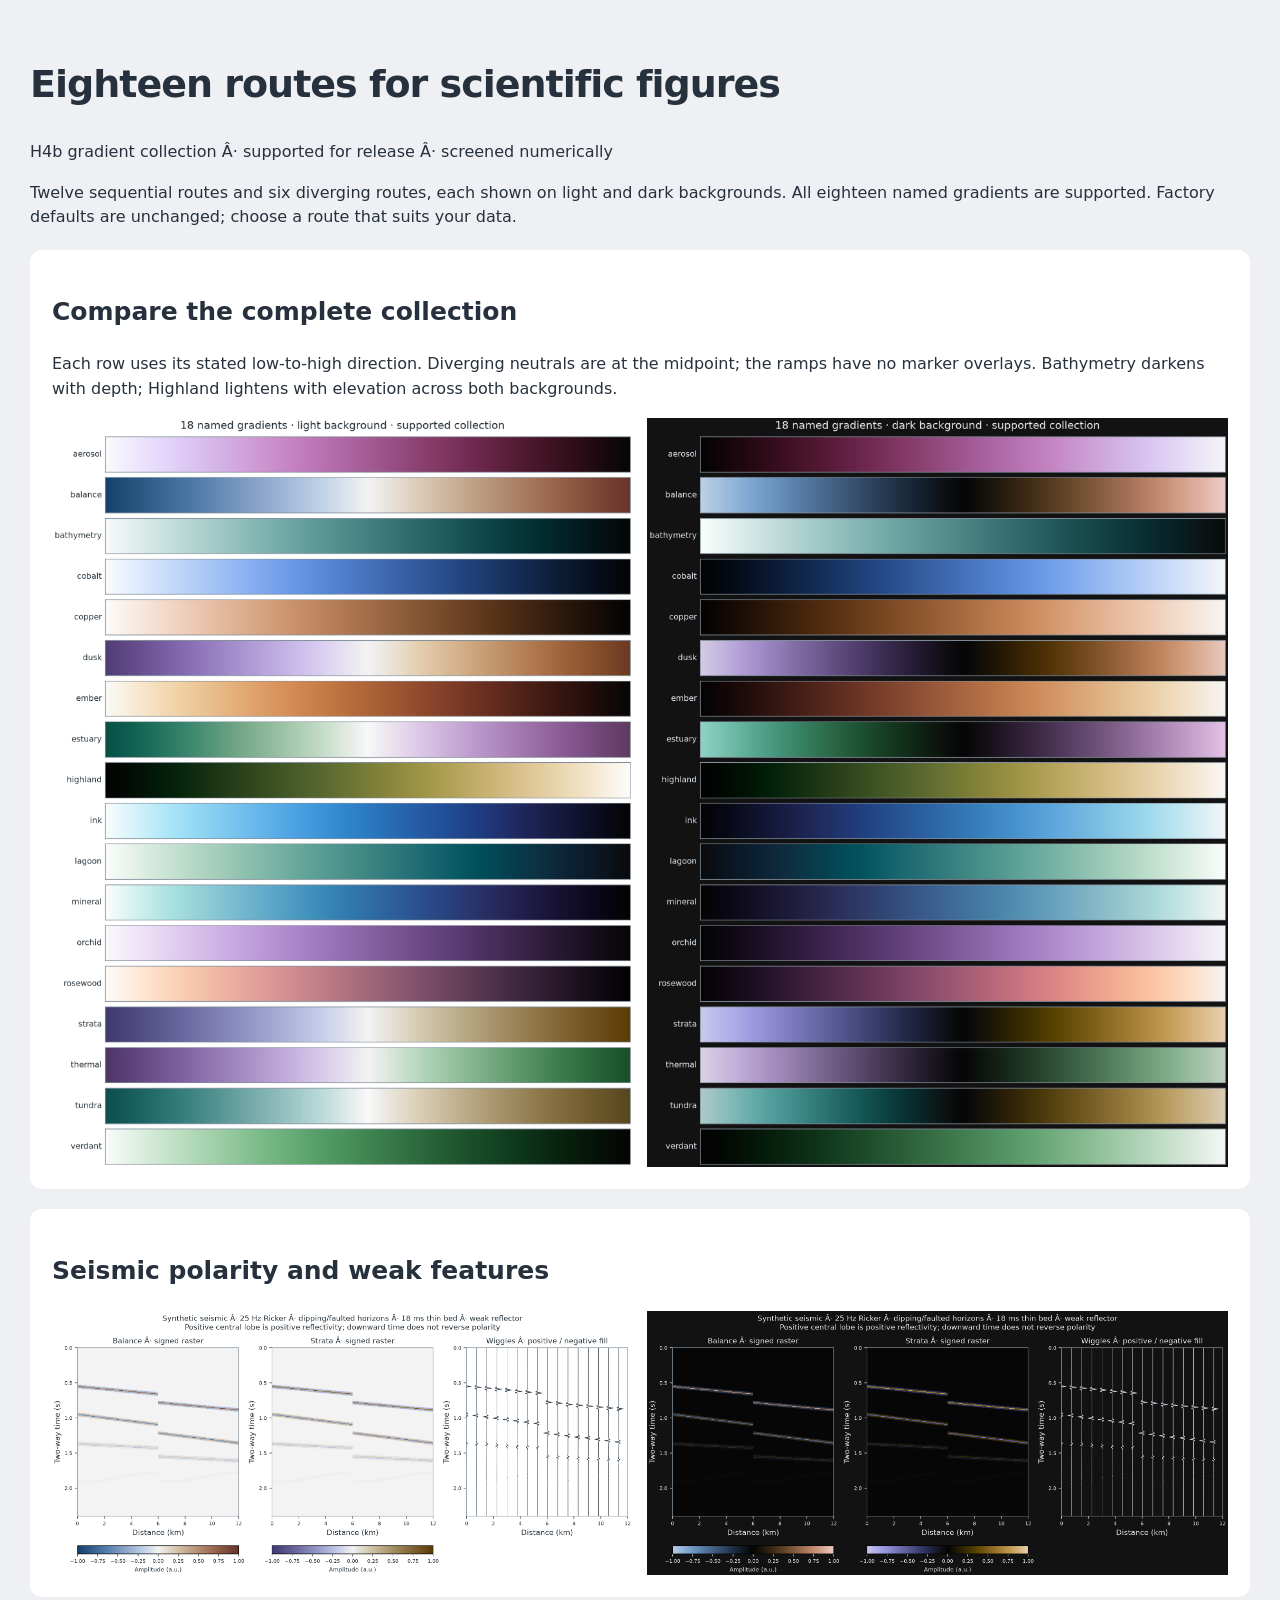
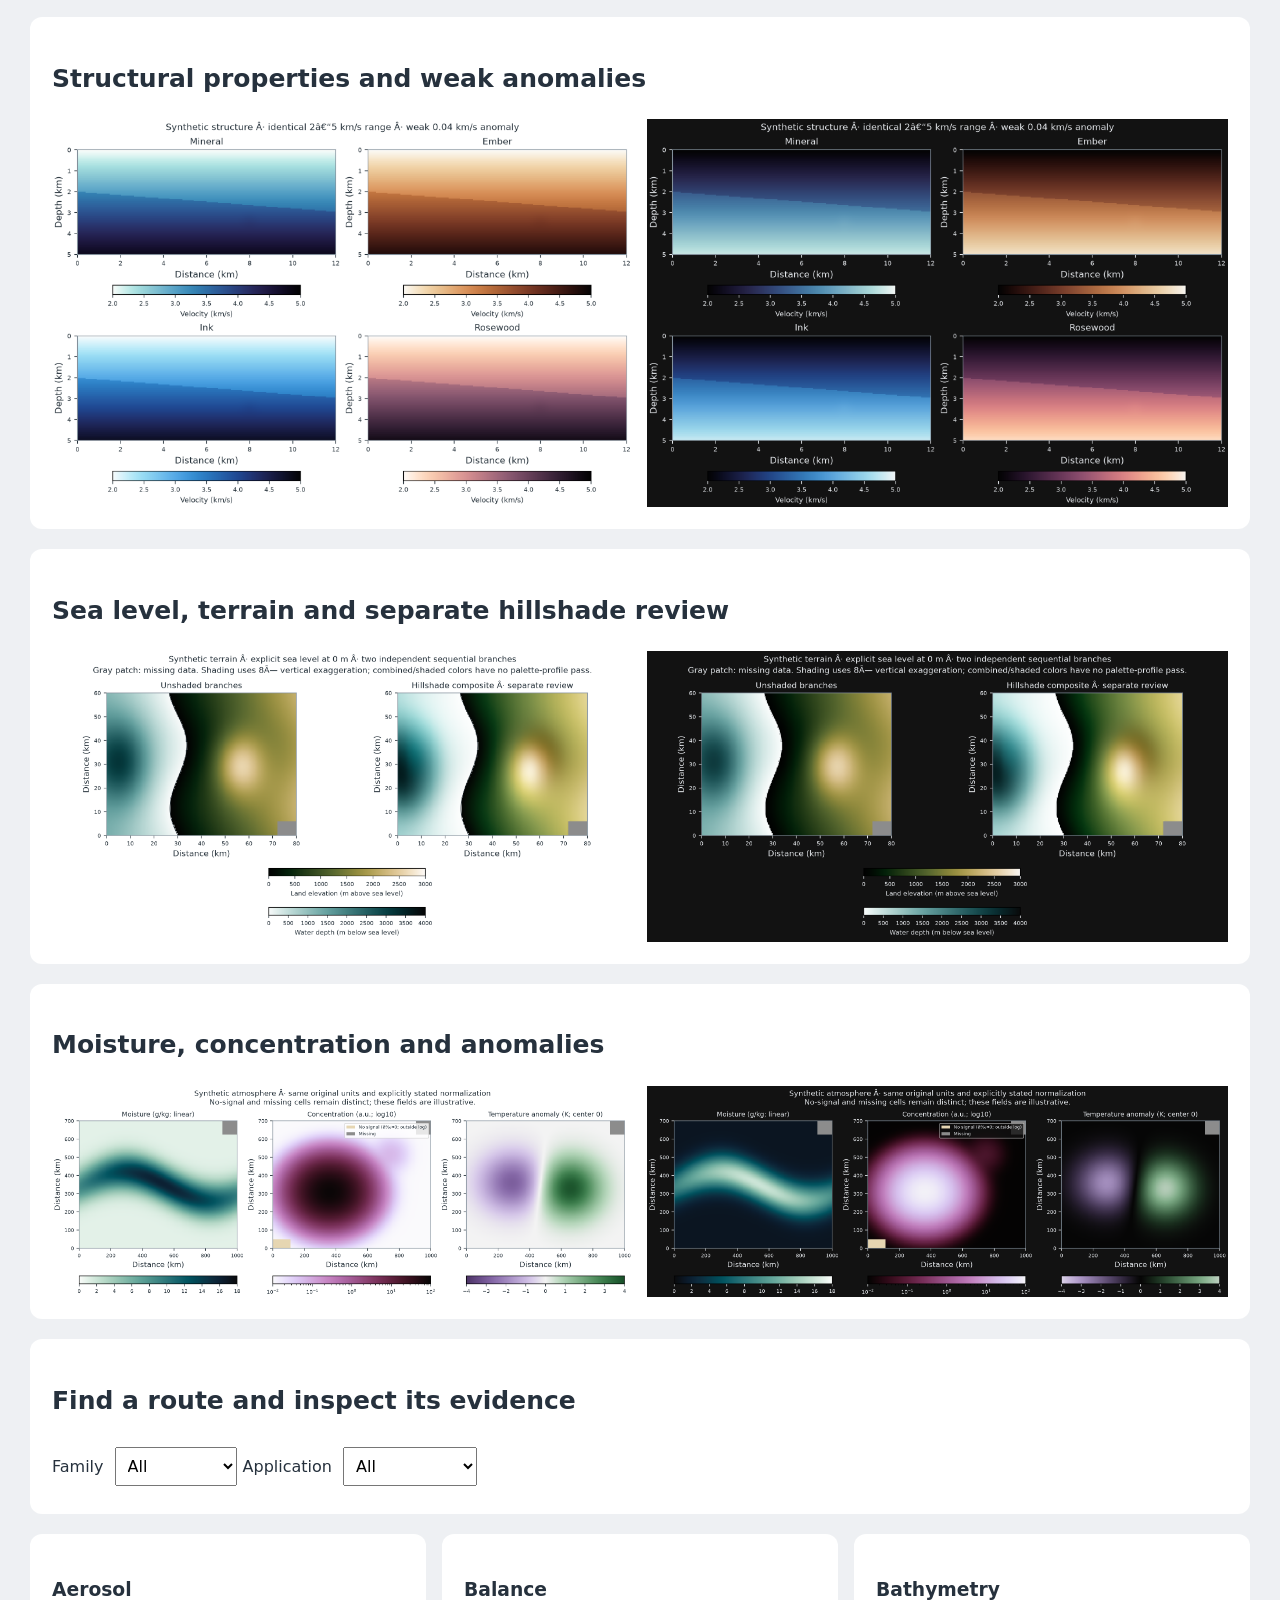
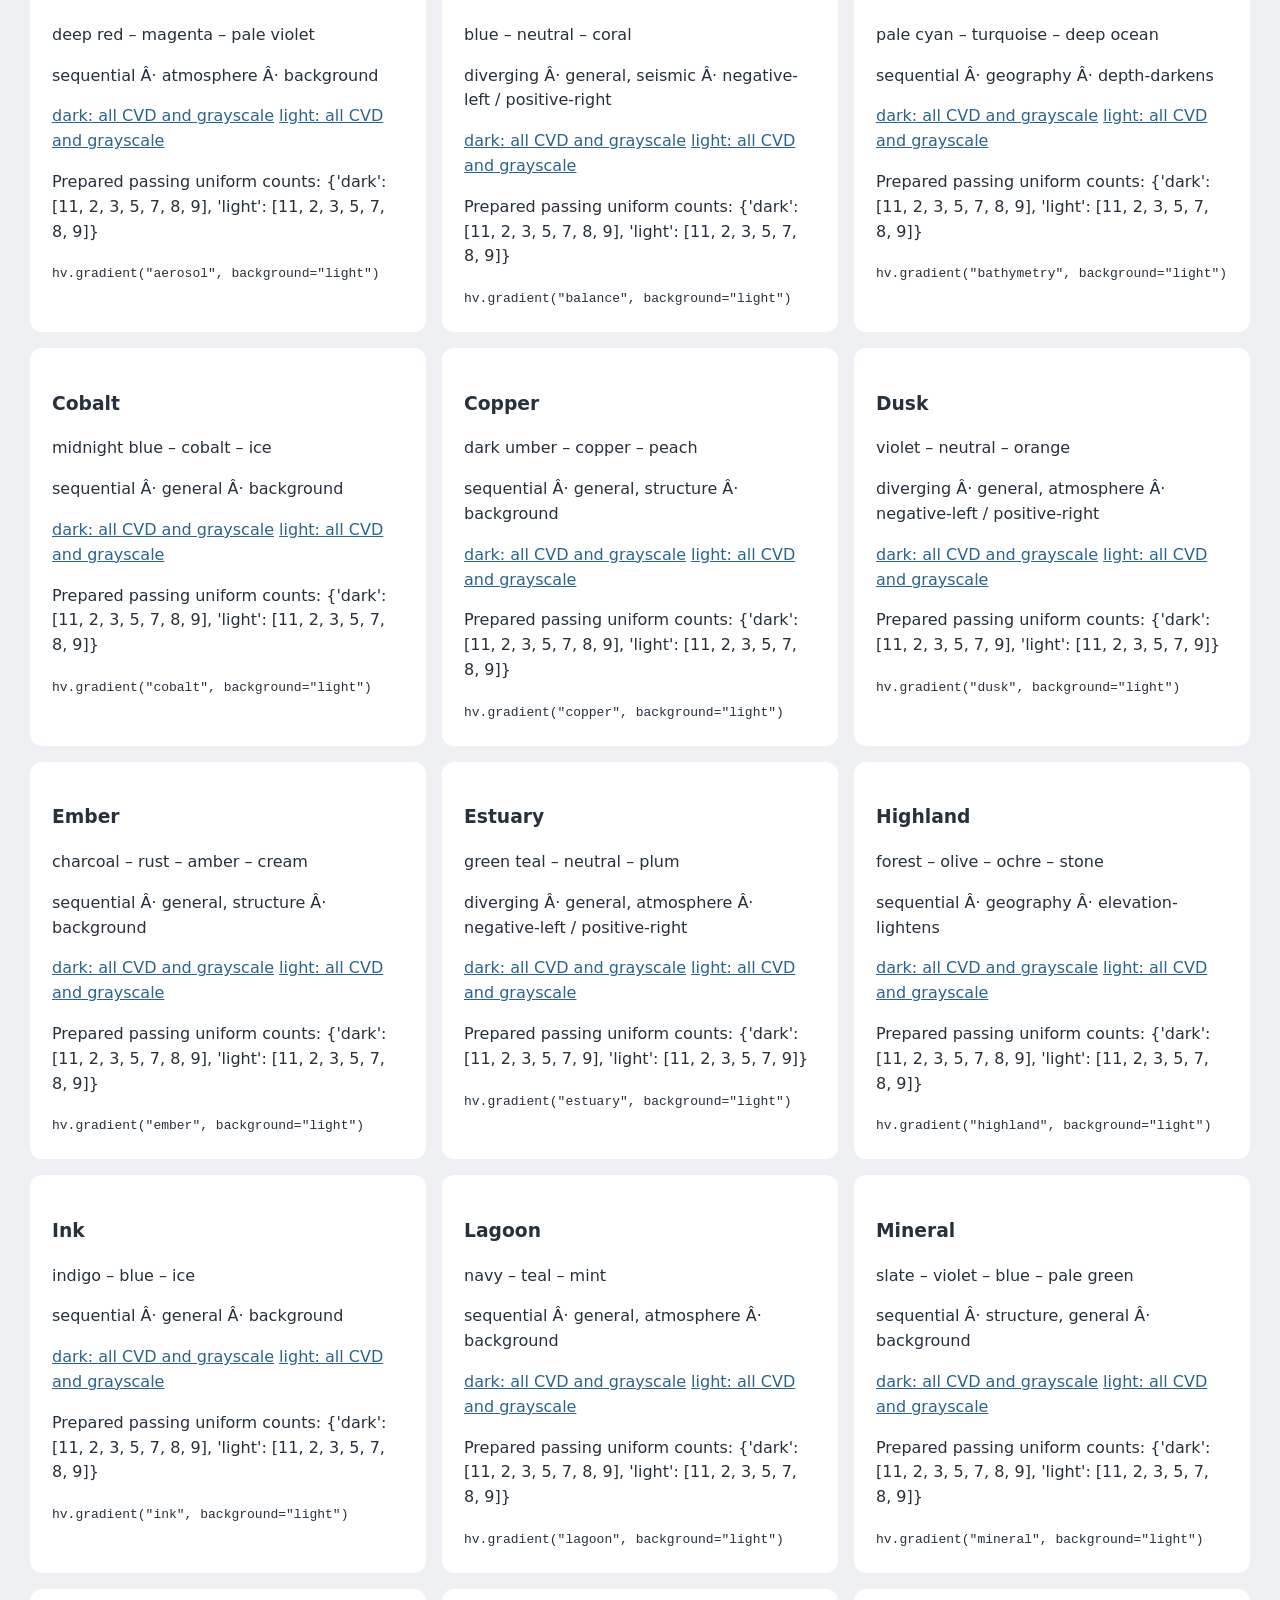
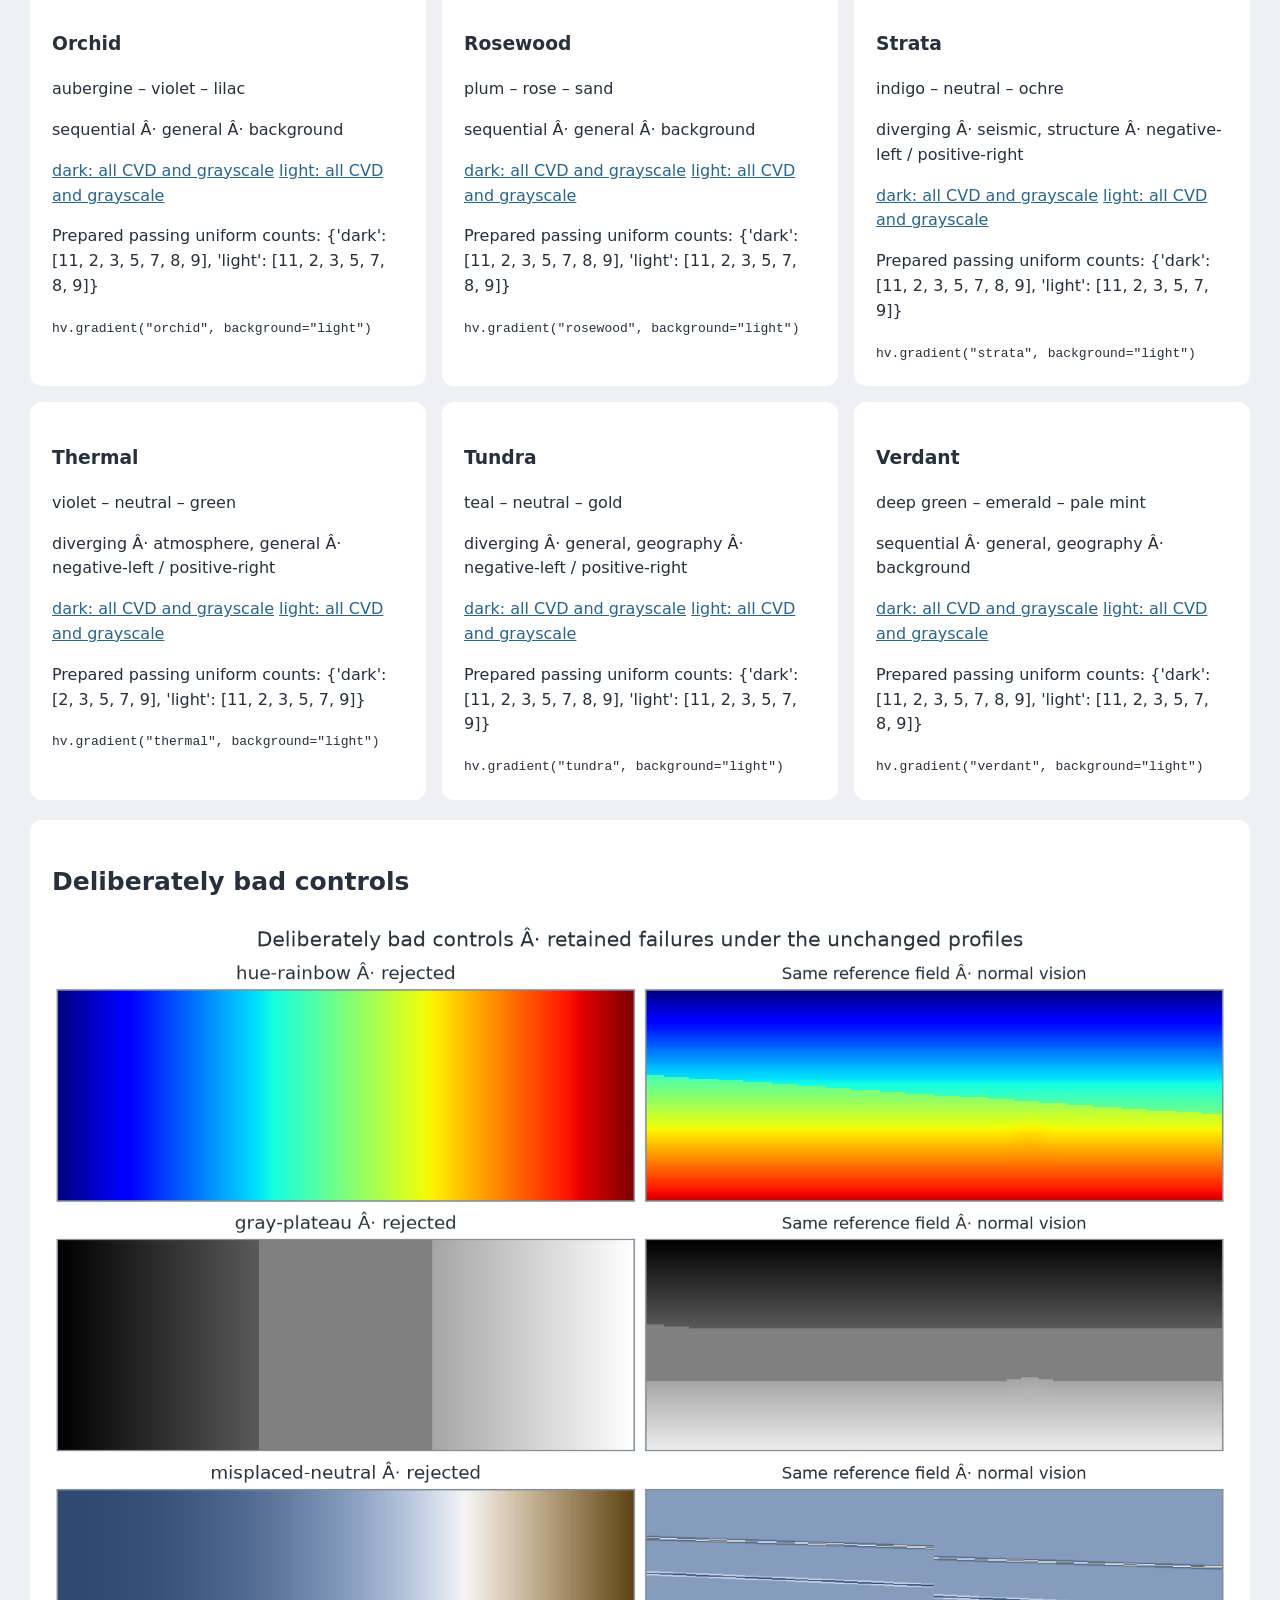
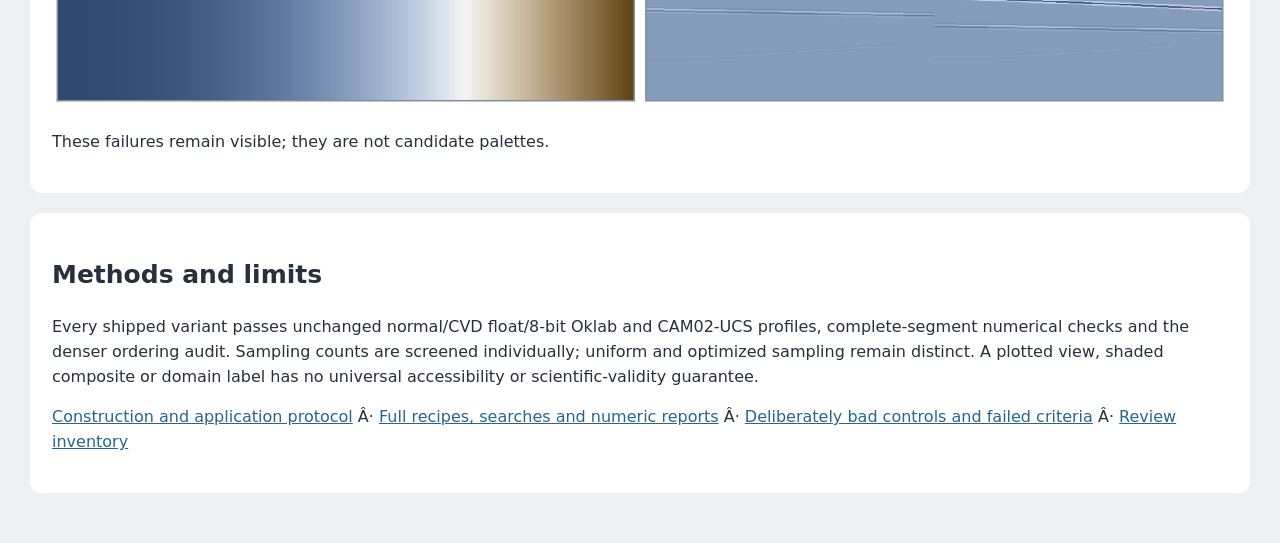
==== commit d7c7b82e: "Prepare supported 0.1.0 release through TestPyPI and PyPI" ====
--- a/research/collection-v1/index.html
+++ b/research/collection-v1/index.html
@@ -1 +1 @@
-<!doctype html><html lang="en"><meta charset="utf-8"><meta name="viewport" content="width=device-width,initial-scale=1"><title>Huevat Â· gradient collection</title><style>body{font:16px/1.55 system-ui;background:#eef0f3;color:#26313d;margin:auto;max-width:1350px;padding:30px}h1{font-size:38px;letter-spacing:-1px}h2{font-size:25px}section,article{background:white;padding:22px;border-radius:12px;margin:20px 0}img{max-width:100%;height:auto}.pair{display:grid;grid-template-columns:1fr 1fr;gap:14px}.cards{display:grid;grid-template-columns:repeat(auto-fit,minmax(330px,1fr));gap:16px}article{margin:0;overflow-wrap:anywhere}a{color:#27658f}select{font:inherit;padding:8px;margin:6px}code{font-size:13px}@media(max-width:850px){.pair{grid-template-columns:1fr}}</style><h1>Eighteen routes for scientific figures</h1><p>H4b candidate collection Â· screened numerically Â· appearance review pending</p><p>Twelve sequential routes and six diverging routes, each shown on light and dark backgrounds. Existing palettes and defaults are unchanged. Select the appearances you prefer before these become reviewed defaults.</p><section><h2>Compare the complete collection</h2><p>Each row uses its stated low-to-high direction. Diverging neutrals are at the midpoint; the ramps have no marker overlays. Bathymetry darkens with depth; Highland lightens with elevation across both backgrounds.</p><div class="pair"><img src="overview-light.png" alt="All eighteen routes, light background"><img src="overview-dark.png" alt="All eighteen routes, dark background"></div></section><section><h2>Seismic polarity and weak features</h2><div class="pair"><img src="seismic-light.png" alt="Seismic polarity and weak features, light background" loading="lazy"><img src="seismic-dark.png" alt="Seismic polarity and weak features, dark background" loading="lazy"></div></section><section><h2>Structural properties and weak anomalies</h2><div class="pair"><img src="structure-light.png" alt="Structural properties and weak anomalies, light background" loading="lazy"><img src="structure-dark.png" alt="Structural properties and weak anomalies, dark background" loading="lazy"></div></section><section><h2>Sea level, terrain and separate hillshade review</h2><div class="pair"><img src="terrain-light.png" alt="Sea level, terrain and separate hillshade review, light background" loading="lazy"><img src="terrain-dark.png" alt="Sea level, terrain and separate hillshade review, dark background" loading="lazy"></div></section><section><h2>Moisture, concentration and anomalies</h2><div class="pair"><img src="atmosphere-light.png" alt="Moisture, concentration and anomalies, light background" loading="lazy"><img src="atmosphere-dark.png" alt="Moisture, concentration and anomalies, dark background" loading="lazy"></div></section><section><h2>Find a route and inspect its evidence</h2><label>Family <select id="family"><option value="">All</option><option>sequential</option><option>diverging</option></select></label><label>Application <select id="domain"><option value="">All</option><option>general</option><option>seismic</option><option>structure</option><option>geography</option><option>atmosphere</option></select></label></section><div class="cards"><article data-family="sequential" data-domains="atmosphere"><h3>Aerosol</h3><p>deep red – magenta – pale violet</p><p>sequential Â· atmosphere Â· background</p><p><a href="aerosol-dark-conditions.png">dark: all CVD and grayscale</a> <a href="aerosol-light-conditions.png">light: all CVD and grayscale</a> </p><p>Prepared passing uniform counts: {'dark': [11, 2, 3, 5, 7, 8, 9], 'light': [11, 2, 3, 5, 7, 8, 9]}</p><code>hv.gradient("aerosol", background="light")</code></article><article data-family="diverging" data-domains="general seismic"><h3>Balance</h3><p>blue – neutral – coral</p><p>diverging Â· general, seismic Â· negative-left / positive-right</p><p><a href="balance-dark-conditions.png">dark: all CVD and grayscale</a> <a href="balance-light-conditions.png">light: all CVD and grayscale</a> </p><p>Prepared passing uniform counts: {'dark': [11, 2, 3, 5, 7, 8, 9], 'light': [11, 2, 3, 5, 7, 8, 9]}</p><code>hv.gradient("balance", background="light")</code></article><article data-family="sequential" data-domains="geography"><h3>Bathymetry</h3><p>pale cyan – turquoise – deep ocean</p><p>sequential Â· geography Â· depth-darkens</p><p><a href="bathymetry-dark-conditions.png">dark: all CVD and grayscale</a> <a href="bathymetry-light-conditions.png">light: all CVD and grayscale</a> </p><p>Prepared passing uniform counts: {'dark': [11, 2, 3, 5, 7, 8, 9], 'light': [11, 2, 3, 5, 7, 8, 9]}</p><code>hv.gradient("bathymetry", background="light")</code></article><article data-family="sequential" data-domains="general"><h3>Cobalt</h3><p>midnight blue – cobalt – ice</p><p>sequential Â· general Â· background</p><p><a href="cobalt-dark-conditions.png">dark: all CVD and grayscale</a> <a href="cobalt-light-conditions.png">light: all CVD and grayscale</a> </p><p>Prepared passing uniform counts: {'dark': [11, 2, 3, 5, 7, 8, 9], 'light': [11, 2, 3, 5, 7, 8, 9]}</p><code>hv.gradient("cobalt", background="light")</code></article><article data-family="sequential" data-domains="general structure"><h3>Copper</h3><p>dark umber – copper – peach</p><p>sequential Â· general, structure Â· background</p><p><a href="copper-dark-conditions.png">dark: all CVD and grayscale</a> <a href="copper-light-conditions.png">light: all CVD and grayscale</a> </p><p>Prepared passing uniform counts: {'dark': [11, 2, 3, 5, 7, 8, 9], 'light': [11, 2, 3, 5, 7, 8, 9]}</p><code>hv.gradient("copper", background="light")</code></article><article data-family="diverging" data-domains="general atmosphere"><h3>Dusk</h3><p>violet – neutral – orange</p><p>diverging Â· general, atmosphere Â· negative-left / positive-right</p><p><a href="dusk-dark-conditions.png">dark: all CVD and grayscale</a> <a href="dusk-light-conditions.png">light: all CVD and grayscale</a> </p><p>Prepared passing uniform counts: {'dark': [11, 2, 3, 5, 7, 9], 'light': [11, 2, 3, 5, 7, 9]}</p><code>hv.gradient("dusk", background="light")</code></article><article data-family="sequential" data-domains="general structure"><h3>Ember</h3><p>charcoal – rust – amber – cream</p><p>sequential Â· general, structure Â· background</p><p><a href="ember-dark-conditions.png">dark: all CVD and grayscale</a> <a href="ember-light-conditions.png">light: all CVD and grayscale</a> </p><p>Prepared passing uniform counts: {'dark': [11, 2, 3, 5, 7, 8, 9], 'light': [11, 2, 3, 5, 7, 8, 9]}</p><code>hv.gradient("ember", background="light")</code></article><article data-family="diverging" data-domains="general atmosphere"><h3>Estuary</h3><p>green teal – neutral – plum</p><p>diverging Â· general, atmosphere Â· negative-left / positive-right</p><p><a href="estuary-dark-conditions.png">dark: all CVD and grayscale</a> <a href="estuary-light-conditions.png">light: all CVD and grayscale</a> </p><p>Prepared passing uniform counts: {'dark': [11, 2, 3, 5, 7, 9], 'light': [11, 2, 3, 5, 7, 9]}</p><code>hv.gradient("estuary", background="light")</code></article><article data-family="sequential" data-domains="geography"><h3>Highland</h3><p>forest – olive – ochre – stone</p><p>sequential Â· geography Â· elevation-lightens</p><p><a href="highland-dark-conditions.png">dark: all CVD and grayscale</a> <a href="highland-light-conditions.png">light: all CVD and grayscale</a> </p><p>Prepared passing uniform counts: {'dark': [11, 2, 3, 5, 7, 8, 9], 'light': [11, 2, 3, 5, 7, 8, 9]}</p><code>hv.gradient("highland", background="light")</code></article><article data-family="sequential" data-domains="general"><h3>Ink</h3><p>indigo – blue – ice</p><p>sequential Â· general Â· background</p><p><a href="ink-dark-conditions.png">dark: all CVD and grayscale</a> <a href="ink-light-conditions.png">light: all CVD and grayscale</a> </p><p>Prepared passing uniform counts: {'dark': [11, 2, 3, 5, 7, 8, 9], 'light': [11, 2, 3, 5, 7, 8, 9]}</p><code>hv.gradient("ink", background="light")</code></article><article data-family="sequential" data-domains="general atmosphere"><h3>Lagoon</h3><p>navy – teal – mint</p><p>sequential Â· general, atmosphere Â· background</p><p><a href="lagoon-dark-conditions.png">dark: all CVD and grayscale</a> <a href="lagoon-light-conditions.png">light: all CVD and grayscale</a> </p><p>Prepared passing uniform counts: {'dark': [11, 2, 3, 5, 7, 8, 9], 'light': [11, 2, 3, 5, 7, 8, 9]}</p><code>hv.gradient("lagoon", background="light")</code></article><article data-family="sequential" data-domains="structure general"><h3>Mineral</h3><p>slate – violet – blue – pale green</p><p>sequential Â· structure, general Â· background</p><p><a href="mineral-dark-conditions.png">dark: all CVD and grayscale</a> <a href="mineral-light-conditions.png">light: all CVD and grayscale</a> </p><p>Prepared passing uniform counts: {'dark': [11, 2, 3, 5, 7, 8, 9], 'light': [11, 2, 3, 5, 7, 8, 9]}</p><code>hv.gradient("mineral", background="light")</code></article><article data-family="sequential" data-domains="general"><h3>Orchid</h3><p>aubergine – violet – lilac</p><p>sequential Â· general Â· background</p><p><a href="orchid-dark-conditions.png">dark: all CVD and grayscale</a> <a href="orchid-light-conditions.png">light: all CVD and grayscale</a> </p><p>Prepared passing uniform counts: {'dark': [11, 2, 3, 5, 7, 8, 9], 'light': [11, 2, 3, 5, 7, 8, 9]}</p><code>hv.gradient("orchid", background="light")</code></article><article data-family="sequential" data-domains="general"><h3>Rosewood</h3><p>plum – rose – sand</p><p>sequential Â· general Â· background</p><p><a href="rosewood-dark-conditions.png">dark: all CVD and grayscale</a> <a href="rosewood-light-conditions.png">light: all CVD and grayscale</a> </p><p>Prepared passing uniform counts: {'dark': [11, 2, 3, 5, 7, 8, 9], 'light': [11, 2, 3, 5, 7, 8, 9]}</p><code>hv.gradient("rosewood", background="light")</code></article><article data-family="diverging" data-domains="seismic structure"><h3>Strata</h3><p>indigo – neutral – ochre</p><p>diverging Â· seismic, structure Â· negative-left / positive-right</p><p><a href="strata-dark-conditions.png">dark: all CVD and grayscale</a> <a href="strata-light-conditions.png">light: all CVD and grayscale</a> </p><p>Prepared passing uniform counts: {'dark': [11, 2, 3, 5, 7, 8, 9], 'light': [11, 2, 3, 5, 7, 9]}</p><code>hv.gradient("strata", background="light")</code></article><article data-family="diverging" data-domains="atmosphere general"><h3>Thermal</h3><p>violet – neutral – green</p><p>diverging Â· atmosphere, general Â· negative-left / positive-right</p><p><a href="thermal-dark-conditions.png">dark: all CVD and grayscale</a> <a href="thermal-light-conditions.png">light: all CVD and grayscale</a> </p><p>Prepared passing uniform counts: {'dark': [2, 3, 5, 7, 9], 'light': [11, 2, 3, 5, 7, 9]}</p><code>hv.gradient("thermal", background="light")</code></article><article data-family="diverging" data-domains="general geography"><h3>Tundra</h3><p>teal – neutral – gold</p><p>diverging Â· general, geography Â· negative-left / positive-right</p><p><a href="tundra-dark-conditions.png">dark: all CVD and grayscale</a> <a href="tundra-light-conditions.png">light: all CVD and grayscale</a> </p><p>Prepared passing uniform counts: {'dark': [11, 2, 3, 5, 7, 8, 9], 'light': [11, 2, 3, 5, 7, 9]}</p><code>hv.gradient("tundra", background="light")</code></article><article data-family="sequential" data-domains="general geography"><h3>Verdant</h3><p>deep green – emerald – pale mint</p><p>sequential Â· general, geography Â· background</p><p><a href="verdant-dark-conditions.png">dark: all CVD and grayscale</a> <a href="verdant-light-conditions.png">light: all CVD and grayscale</a> </p><p>Prepared passing uniform counts: {'dark': [11, 2, 3, 5, 7, 8, 9], 'light': [11, 2, 3, 5, 7, 8, 9]}</p><code>hv.gradient("verdant", background="light")</code></article></div><section><h2>Deliberately bad controls</h2><img src="negative-controls.png" alt="Three rejected negative controls" loading="lazy"><p>These failures remain visible; they are not candidate palettes.</p></section><section><h2>Methods and limits</h2><p>Every shipped variant passes unchanged normal/CVD float/8-bit Oklab and CAM02-UCS profiles, complete-segment numerical checks and the denser ordering audit. Sampling counts are screened individually; uniform and optimized sampling remain distinct. A plotted view, shaded composite or domain label has no universal accessibility or scientific-validity guarantee.</p><p><a href="../../docs/METHODS_H4B.md">Construction and application protocol</a> Â· <a href="../../src/huevat/data/collection-v1.json">Full recipes, searches and numeric reports</a> Â· <a href="negative-controls.json">Deliberately bad controls and failed criteria</a> Â· <a href="review.json">Review inventory</a></p></section><script>function filter(){const f=document.getElementById('family').value,d=document.getElementById('domain').value;document.querySelectorAll('article').forEach(a=>a.hidden=Boolean((f&&a.dataset.family!==f)||(d&&!a.dataset.domains.split(' ').includes(d))))}document.querySelectorAll('select').forEach(s=>s.addEventListener('change',filter));</script></html>+<!doctype html><html lang="en"><meta charset="utf-8"><meta name="viewport" content="width=device-width,initial-scale=1"><title>Huevat Â· gradient collection</title><style>body{font:16px/1.55 system-ui;background:#eef0f3;color:#26313d;margin:auto;max-width:1350px;padding:30px}h1{font-size:38px;letter-spacing:-1px}h2{font-size:25px}section,article{background:white;padding:22px;border-radius:12px;margin:20px 0}img{max-width:100%;height:auto}.pair{display:grid;grid-template-columns:1fr 1fr;gap:14px}.cards{display:grid;grid-template-columns:repeat(auto-fit,minmax(330px,1fr));gap:16px}article{margin:0;overflow-wrap:anywhere}a{color:#27658f}select{font:inherit;padding:8px;margin:6px}code{font-size:13px}@media(max-width:850px){.pair{grid-template-columns:1fr}}</style><h1>Eighteen routes for scientific figures</h1><p>H4b gradient collection Â· supported for release Â· screened numerically</p><p>Twelve sequential routes and six diverging routes, each shown on light and dark backgrounds. All eighteen named gradients are supported. Factory defaults are unchanged; choose a route that suits your data.</p><section><h2>Compare the complete collection</h2><p>Each row uses its stated low-to-high direction. Diverging neutrals are at the midpoint; the ramps have no marker overlays. Bathymetry darkens with depth; Highland lightens with elevation across both backgrounds.</p><div class="pair"><img src="overview-light.png" alt="All eighteen routes, light background"><img src="overview-dark.png" alt="All eighteen routes, dark background"></div></section><section><h2>Seismic polarity and weak features</h2><div class="pair"><img src="seismic-light.png" alt="Seismic polarity and weak features, light background" loading="lazy"><img src="seismic-dark.png" alt="Seismic polarity and weak features, dark background" loading="lazy"></div></section><section><h2>Structural properties and weak anomalies</h2><div class="pair"><img src="structure-light.png" alt="Structural properties and weak anomalies, light background" loading="lazy"><img src="structure-dark.png" alt="Structural properties and weak anomalies, dark background" loading="lazy"></div></section><section><h2>Sea level, terrain and separate hillshade review</h2><div class="pair"><img src="terrain-light.png" alt="Sea level, terrain and separate hillshade review, light background" loading="lazy"><img src="terrain-dark.png" alt="Sea level, terrain and separate hillshade review, dark background" loading="lazy"></div></section><section><h2>Moisture, concentration and anomalies</h2><div class="pair"><img src="atmosphere-light.png" alt="Moisture, concentration and anomalies, light background" loading="lazy"><img src="atmosphere-dark.png" alt="Moisture, concentration and anomalies, dark background" loading="lazy"></div></section><section><h2>Find a route and inspect its evidence</h2><label>Family <select id="family"><option value="">All</option><option>sequential</option><option>diverging</option></select></label><label>Application <select id="domain"><option value="">All</option><option>general</option><option>seismic</option><option>structure</option><option>geography</option><option>atmosphere</option></select></label></section><div class="cards"><article data-family="sequential" data-domains="atmosphere"><h3>Aerosol</h3><p>deep red – magenta – pale violet</p><p>sequential Â· atmosphere Â· background</p><p><a href="aerosol-dark-conditions.png">dark: all CVD and grayscale</a> <a href="aerosol-light-conditions.png">light: all CVD and grayscale</a> </p><p>Prepared passing uniform counts: {'dark': [11, 2, 3, 5, 7, 8, 9], 'light': [11, 2, 3, 5, 7, 8, 9]}</p><code>hv.gradient("aerosol", background="light")</code></article><article data-family="diverging" data-domains="general seismic"><h3>Balance</h3><p>blue – neutral – coral</p><p>diverging Â· general, seismic Â· negative-left / positive-right</p><p><a href="balance-dark-conditions.png">dark: all CVD and grayscale</a> <a href="balance-light-conditions.png">light: all CVD and grayscale</a> </p><p>Prepared passing uniform counts: {'dark': [11, 2, 3, 5, 7, 8, 9], 'light': [11, 2, 3, 5, 7, 8, 9]}</p><code>hv.gradient("balance", background="light")</code></article><article data-family="sequential" data-domains="geography"><h3>Bathymetry</h3><p>pale cyan – turquoise – deep ocean</p><p>sequential Â· geography Â· depth-darkens</p><p><a href="bathymetry-dark-conditions.png">dark: all CVD and grayscale</a> <a href="bathymetry-light-conditions.png">light: all CVD and grayscale</a> </p><p>Prepared passing uniform counts: {'dark': [11, 2, 3, 5, 7, 8, 9], 'light': [11, 2, 3, 5, 7, 8, 9]}</p><code>hv.gradient("bathymetry", background="light")</code></article><article data-family="sequential" data-domains="general"><h3>Cobalt</h3><p>midnight blue – cobalt – ice</p><p>sequential Â· general Â· background</p><p><a href="cobalt-dark-conditions.png">dark: all CVD and grayscale</a> <a href="cobalt-light-conditions.png">light: all CVD and grayscale</a> </p><p>Prepared passing uniform counts: {'dark': [11, 2, 3, 5, 7, 8, 9], 'light': [11, 2, 3, 5, 7, 8, 9]}</p><code>hv.gradient("cobalt", background="light")</code></article><article data-family="sequential" data-domains="general structure"><h3>Copper</h3><p>dark umber – copper – peach</p><p>sequential Â· general, structure Â· background</p><p><a href="copper-dark-conditions.png">dark: all CVD and grayscale</a> <a href="copper-light-conditions.png">light: all CVD and grayscale</a> </p><p>Prepared passing uniform counts: {'dark': [11, 2, 3, 5, 7, 8, 9], 'light': [11, 2, 3, 5, 7, 8, 9]}</p><code>hv.gradient("copper", background="light")</code></article><article data-family="diverging" data-domains="general atmosphere"><h3>Dusk</h3><p>violet – neutral – orange</p><p>diverging Â· general, atmosphere Â· negative-left / positive-right</p><p><a href="dusk-dark-conditions.png">dark: all CVD and grayscale</a> <a href="dusk-light-conditions.png">light: all CVD and grayscale</a> </p><p>Prepared passing uniform counts: {'dark': [11, 2, 3, 5, 7, 9], 'light': [11, 2, 3, 5, 7, 9]}</p><code>hv.gradient("dusk", background="light")</code></article><article data-family="sequential" data-domains="general structure"><h3>Ember</h3><p>charcoal – rust – amber – cream</p><p>sequential Â· general, structure Â· background</p><p><a href="ember-dark-conditions.png">dark: all CVD and grayscale</a> <a href="ember-light-conditions.png">light: all CVD and grayscale</a> </p><p>Prepared passing uniform counts: {'dark': [11, 2, 3, 5, 7, 8, 9], 'light': [11, 2, 3, 5, 7, 8, 9]}</p><code>hv.gradient("ember", background="light")</code></article><article data-family="diverging" data-domains="general atmosphere"><h3>Estuary</h3><p>green teal – neutral – plum</p><p>diverging Â· general, atmosphere Â· negative-left / positive-right</p><p><a href="estuary-dark-conditions.png">dark: all CVD and grayscale</a> <a href="estuary-light-conditions.png">light: all CVD and grayscale</a> </p><p>Prepared passing uniform counts: {'dark': [11, 2, 3, 5, 7, 9], 'light': [11, 2, 3, 5, 7, 9]}</p><code>hv.gradient("estuary", background="light")</code></article><article data-family="sequential" data-domains="geography"><h3>Highland</h3><p>forest – olive – ochre – stone</p><p>sequential Â· geography Â· elevation-lightens</p><p><a href="highland-dark-conditions.png">dark: all CVD and grayscale</a> <a href="highland-light-conditions.png">light: all CVD and grayscale</a> </p><p>Prepared passing uniform counts: {'dark': [11, 2, 3, 5, 7, 8, 9], 'light': [11, 2, 3, 5, 7, 8, 9]}</p><code>hv.gradient("highland", background="light")</code></article><article data-family="sequential" data-domains="general"><h3>Ink</h3><p>indigo – blue – ice</p><p>sequential Â· general Â· background</p><p><a href="ink-dark-conditions.png">dark: all CVD and grayscale</a> <a href="ink-light-conditions.png">light: all CVD and grayscale</a> </p><p>Prepared passing uniform counts: {'dark': [11, 2, 3, 5, 7, 8, 9], 'light': [11, 2, 3, 5, 7, 8, 9]}</p><code>hv.gradient("ink", background="light")</code></article><article data-family="sequential" data-domains="general atmosphere"><h3>Lagoon</h3><p>navy – teal – mint</p><p>sequential Â· general, atmosphere Â· background</p><p><a href="lagoon-dark-conditions.png">dark: all CVD and grayscale</a> <a href="lagoon-light-conditions.png">light: all CVD and grayscale</a> </p><p>Prepared passing uniform counts: {'dark': [11, 2, 3, 5, 7, 8, 9], 'light': [11, 2, 3, 5, 7, 8, 9]}</p><code>hv.gradient("lagoon", background="light")</code></article><article data-family="sequential" data-domains="structure general"><h3>Mineral</h3><p>slate – violet – blue – pale green</p><p>sequential Â· structure, general Â· background</p><p><a href="mineral-dark-conditions.png">dark: all CVD and grayscale</a> <a href="mineral-light-conditions.png">light: all CVD and grayscale</a> </p><p>Prepared passing uniform counts: {'dark': [11, 2, 3, 5, 7, 8, 9], 'light': [11, 2, 3, 5, 7, 8, 9]}</p><code>hv.gradient("mineral", background="light")</code></article><article data-family="sequential" data-domains="general"><h3>Orchid</h3><p>aubergine – violet – lilac</p><p>sequential Â· general Â· background</p><p><a href="orchid-dark-conditions.png">dark: all CVD and grayscale</a> <a href="orchid-light-conditions.png">light: all CVD and grayscale</a> </p><p>Prepared passing uniform counts: {'dark': [11, 2, 3, 5, 7, 8, 9], 'light': [11, 2, 3, 5, 7, 8, 9]}</p><code>hv.gradient("orchid", background="light")</code></article><article data-family="sequential" data-domains="general"><h3>Rosewood</h3><p>plum – rose – sand</p><p>sequential Â· general Â· background</p><p><a href="rosewood-dark-conditions.png">dark: all CVD and grayscale</a> <a href="rosewood-light-conditions.png">light: all CVD and grayscale</a> </p><p>Prepared passing uniform counts: {'dark': [11, 2, 3, 5, 7, 8, 9], 'light': [11, 2, 3, 5, 7, 8, 9]}</p><code>hv.gradient("rosewood", background="light")</code></article><article data-family="diverging" data-domains="seismic structure"><h3>Strata</h3><p>indigo – neutral – ochre</p><p>diverging Â· seismic, structure Â· negative-left / positive-right</p><p><a href="strata-dark-conditions.png">dark: all CVD and grayscale</a> <a href="strata-light-conditions.png">light: all CVD and grayscale</a> </p><p>Prepared passing uniform counts: {'dark': [11, 2, 3, 5, 7, 8, 9], 'light': [11, 2, 3, 5, 7, 9]}</p><code>hv.gradient("strata", background="light")</code></article><article data-family="diverging" data-domains="atmosphere general"><h3>Thermal</h3><p>violet – neutral – green</p><p>diverging Â· atmosphere, general Â· negative-left / positive-right</p><p><a href="thermal-dark-conditions.png">dark: all CVD and grayscale</a> <a href="thermal-light-conditions.png">light: all CVD and grayscale</a> </p><p>Prepared passing uniform counts: {'dark': [2, 3, 5, 7, 9], 'light': [11, 2, 3, 5, 7, 9]}</p><code>hv.gradient("thermal", background="light")</code></article><article data-family="diverging" data-domains="general geography"><h3>Tundra</h3><p>teal – neutral – gold</p><p>diverging Â· general, geography Â· negative-left / positive-right</p><p><a href="tundra-dark-conditions.png">dark: all CVD and grayscale</a> <a href="tundra-light-conditions.png">light: all CVD and grayscale</a> </p><p>Prepared passing uniform counts: {'dark': [11, 2, 3, 5, 7, 8, 9], 'light': [11, 2, 3, 5, 7, 9]}</p><code>hv.gradient("tundra", background="light")</code></article><article data-family="sequential" data-domains="general geography"><h3>Verdant</h3><p>deep green – emerald – pale mint</p><p>sequential Â· general, geography Â· background</p><p><a href="verdant-dark-conditions.png">dark: all CVD and grayscale</a> <a href="verdant-light-conditions.png">light: all CVD and grayscale</a> </p><p>Prepared passing uniform counts: {'dark': [11, 2, 3, 5, 7, 8, 9], 'light': [11, 2, 3, 5, 7, 8, 9]}</p><code>hv.gradient("verdant", background="light")</code></article></div><section><h2>Deliberately bad controls</h2><img src="negative-controls.png" alt="Three rejected negative controls" loading="lazy"><p>These failures remain visible; they are not candidate palettes.</p></section><section><h2>Methods and limits</h2><p>Every shipped variant passes unchanged normal/CVD float/8-bit Oklab and CAM02-UCS profiles, complete-segment numerical checks and the denser ordering audit. Sampling counts are screened individually; uniform and optimized sampling remain distinct. A plotted view, shaded composite or domain label has no universal accessibility or scientific-validity guarantee.</p><p><a href="../../docs/METHODS_H4B.md">Construction and application protocol</a> Â· <a href="../../src/huevat/data/collection-v1.json">Full recipes, searches and numeric reports</a> Â· <a href="negative-controls.json">Deliberately bad controls and failed criteria</a> Â· <a href="review.json">Review inventory</a></p></section><script>function filter(){const f=document.getElementById('family').value,d=document.getElementById('domain').value;document.querySelectorAll('article').forEach(a=>a.hidden=Boolean((f&&a.dataset.family!==f)||(d&&!a.dataset.domains.split(' ').includes(d))))}document.querySelectorAll('select').forEach(s=>s.addEventListener('change',filter));</script></html>
